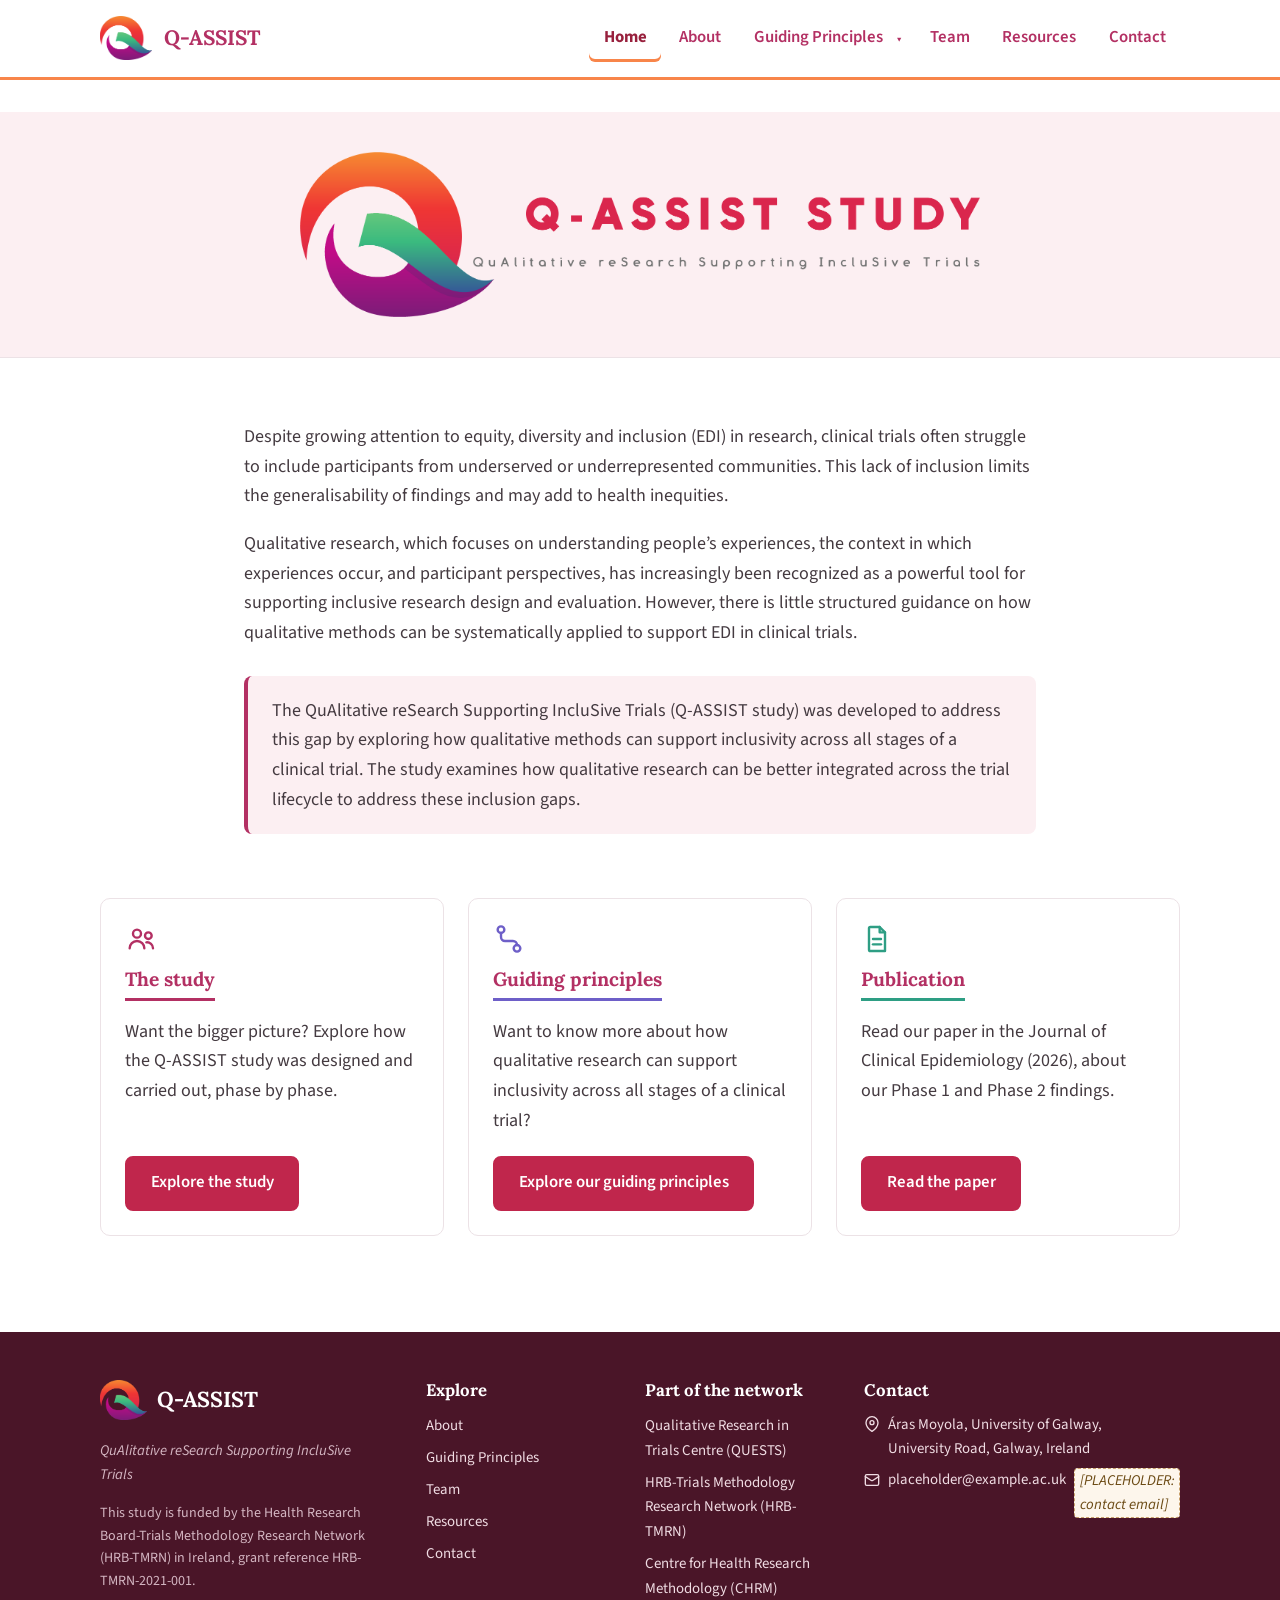
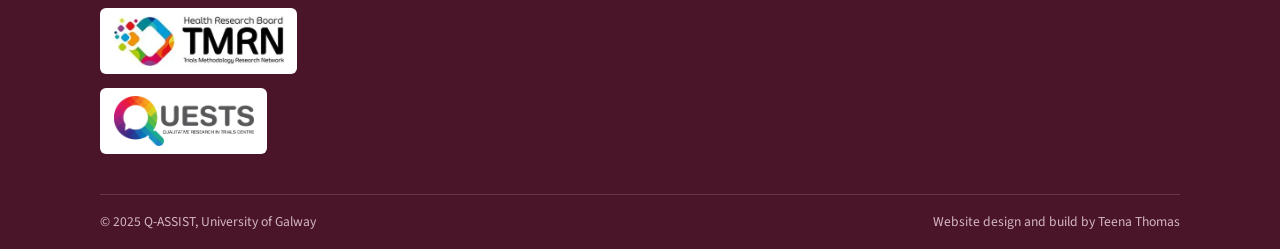
==== index.html @ d7b491c8 "Split footer partner logos into separate white panels Each logo now sits in its own rounded white re" ====
<!DOCTYPE html>
<html lang="en">
<head>
  <meta charset="UTF-8">
  <meta name="viewport" content="width=device-width, initial-scale=1">
  <title>Home — Q-ASSIST</title>
  <meta name="description" content="Q-ASSIST (QuAlitative reSearch Supporting IncluSive Trials) — a health research study.">
  <link rel="preconnect" href="https://fonts.googleapis.com">
  <link rel="preconnect" href="https://fonts.gstatic.com" crossorigin>
  <link href="https://fonts.googleapis.com/css2?family=Lora:wght@400;700&family=Source+Sans+3:wght@400;600;700&display=swap" rel="stylesheet">
  <link rel="stylesheet" href="css/styles.css">
</head>
<body>
  <a class="skip-link" href="#main-content">Skip to main content</a>

  <header class="site-header">
    <div class="header-inner">
      <a class="brand" href="index.html">
        <img src="assets/qassist-logo-mark.png" alt="Q-ASSIST logo">
        <span class="brand-name">Q-ASSIST</span>
      </a>
      <button class="menu-toggle" type="button" aria-expanded="false" aria-controls="site-nav">Menu</button>
      <nav id="site-nav" class="site-nav" aria-label="Main">
        <ul>
          <li><a href="index.html" aria-current="page">Home</a></li>
          <li><a href="about.html">About</a></li>
          <li class="dropdown">
            <div class="dropdown-label">
              <a class="dropdown-link" href="guiding-principles.html">Guiding Principles</a>
              <button class="dropdown-toggle" type="button" aria-expanded="false" aria-haspopup="true" aria-controls="gp-menu" aria-label="Open Guiding Principles menu">
                <span class="chevron" aria-hidden="true">&#9662;</span>
              </button>
            </div>
            <ul id="gp-menu" class="dropdown-menu">
              <li><a href="guiding-principles.html"><strong>Overview: Six Domains</strong></a></li>
              <li><a href="designing-inclusion-early.html"><span class="domain-dot" style="background: var(--domain-1);" aria-hidden="true"></span>Designing and embedding Inclusion Early</a></li>
              <li><a href="building-relationships.html"><span class="domain-dot" style="background: var(--domain-2);" aria-hidden="true"></span>Building Relationships with Communities and Participants to Enable Inclusive Participation</a></li>
              <li><a href="strengthening-trial-teams.html"><span class="domain-dot" style="background: var(--domain-3);" aria-hidden="true"></span>Equipping Trial Teams to Deliver Inclusive Trials</a></li>
              <li><a href="improving-data.html"><span class="domain-dot" style="background: var(--domain-4);" aria-hidden="true"></span>Ensuring Trial Outcomes and Findings are Meaningful and Accessible to all Participants</a></li>
              <li><a href="returning-findings.html"><span class="domain-dot" style="background: var(--domain-5);" aria-hidden="true"></span>Extending Inclusion Beyond the Trial</a></li>
              <li><a href="system-enablers.html"><span class="domain-dot" style="background: var(--domain-6);" aria-hidden="true"></span>System Enablers</a></li>
            </ul>
          </li>
          <li><a href="team.html">Team</a></li>
          <li><a href="resources.html">Resources</a></li>
          <li><a href="contact.html">Contact</a></li>
        </ul>
      </nav>
    </div>
  </header>

  <main id="main-content">

    <section class="hero">
      <div class="container">
        <h1 class="visually-hidden">Q-ASSIST: QuAlitative reSearch Supporting IncluSive Trials</h1>
        <img class="hero-logo" src="assets/qassist-logo.png" alt="Q-ASSIST: QuAlitative reSearch Supporting IncluSive Trials">
      </div>
    </section>

    <div class="container home-flow">

      <section class="home-section" aria-label="Introduction">
        <p>Despite growing attention to equity, diversity and inclusion (EDI) in research, clinical trials often struggle to include participants from underserved or underrepresented communities. This lack of inclusion limits the generalisability of findings and may add to health inequities.</p>
        <p>Qualitative research, which focuses on understanding people&rsquo;s experiences, the context in which experiences occur, and participant perspectives, has increasingly been recognized as a powerful tool for supporting inclusive research design and evaluation. However, there is little structured guidance on how qualitative methods can be systematically applied to support EDI in clinical trials.</p>
        <div class="callout-box">
          <p>The QuAlitative reSearch Supporting IncluSive Trials (Q-ASSIST study) was developed to address this gap by exploring how qualitative methods can support inclusivity across all stages of a clinical trial. The study examines how qualitative research can be better integrated across the trial lifecycle to address these inclusion gaps.</p>
        </div>
      </section>

    </div>

    <div class="container">
      <section class="home-section" aria-label="Explore Q-ASSIST">
        <ul class="cta-cards">
          <li class="cta-card" style="--card-accent: #b33063;">
            <span class="cta-icon" aria-hidden="true">
              <svg viewBox="0 0 24 24" width="32" height="32" fill="none" stroke="currentColor" stroke-width="1.8" stroke-linecap="round" stroke-linejoin="round">
                <circle cx="9" cy="8" r="3"/>
                <path d="M3.5 19a5.5 5.5 0 0 1 11 0"/>
                <circle cx="17.5" cy="9.5" r="2.5"/>
                <path d="M16 14.5a4.5 4.5 0 0 1 5 4.5"/>
              </svg>
            </span>
            <h2 class="cta-heading">The study</h2>
            <p>Want the bigger picture? Explore how the Q-ASSIST study was designed and carried out, phase by phase.</p>
            <p class="cta-action"><a class="btn" href="about.html">Explore the study</a></p>
          </li>

          <li class="cta-card" style="--card-accent: #6e5fc8;">
            <span class="cta-icon" aria-hidden="true">
              <svg viewBox="0 0 24 24" width="32" height="32" fill="none" stroke="currentColor" stroke-width="1.8" stroke-linecap="round" stroke-linejoin="round">
                <circle cx="6" cy="5" r="2.5"/><circle cx="18" cy="19" r="2.5"/>
                <path d="M6 7.5v3a3 3 0 0 0 3 3h6a3 3 0 0 1 3 3v0"/>
              </svg>
            </span>
            <h2 class="cta-heading">Guiding principles</h2>
            <p>Want to know more about how qualitative research can support inclusivity across all stages of a clinical trial?</p>
            <p class="cta-action"><a class="btn" href="guiding-principles.html">Explore our guiding principles</a></p>
          </li>

          <li class="cta-card" style="--card-accent: #2e9e84;">
            <span class="cta-icon" aria-hidden="true">
              <svg viewBox="0 0 24 24" width="32" height="32" fill="none" stroke="currentColor" stroke-width="1.8" stroke-linecap="round" stroke-linejoin="round">
                <path d="M7 3h7l4 4v14a0 0 0 0 1 0 0H7a1 1 0 0 1-1-1V4a1 1 0 0 1 1-1z"/>
                <path d="M14 3v4h4"/><path d="M9 12h6"/><path d="M9 16h6"/>
              </svg>
            </span>
            <h2 class="cta-heading">Publication</h2>
            <p>Read our paper in the Journal of Clinical Epidemiology (2026), about our Phase 1 and Phase 2 findings.</p>
            <p class="cta-action"><a class="btn" href="https://doi.org/10.1016/j.jclinepi.2026.112202" target="_blank" rel="noopener">Read the paper</a></p>
          </li>
        </ul>
      </section>

    </div>

  </main>

  <footer class="site-footer">
    <div class="container">
      <div class="footer-main">

        <div class="footer-brand-col">
          <div class="footer-brand">
            <a href="index.html">
              <img src="assets/qassist-logo-mark.png" alt="Q-ASSIST logo">
              <span class="brand-name">Q-ASSIST</span>
            </a>
          </div>
          <p class="footer-tagline">QuAlitative reSearch Supporting IncluSive Trials</p>
          <p class="footer-funding">This study is funded by the Health Research Board-Trials Methodology Research Network (HRB-TMRN) in Ireland, grant reference HRB-TMRN-2021-001.</p>
          <div class="footer-logos">
            <div class="footer-logo-panel"><img src="assets/hrb-tmrn-logo.png" alt="HRB-TMRN logo"></div>
            <div class="footer-logo-panel"><img src="assets/quests-logo.png" alt="QUESTS logo"></div>
          </div>
        </div>

        <div class="footer-col">
          <h3>Explore</h3>
          <ul>
            <li><a href="about.html">About</a></li>
            <li><a href="guiding-principles.html">Guiding Principles</a></li>
            <li><a href="team.html">Team</a></li>
            <li><a href="resources.html">Resources</a></li>
            <li><a href="contact.html">Contact</a></li>
          </ul>
        </div>

        <div class="footer-col">
          <h3>Part of the network</h3>
          <ul>
            <li><a href="https://www.hrb-tmrn.ie/research-innovation/qualitative-research-in-trials/" target="_blank" rel="noopener">Qualitative Research in Trials Centre (QUESTS)</a></li>
            <li><a href="https://www.hrb-tmrn.ie/" target="_blank" rel="noopener">HRB-Trials Methodology Research Network (HRB-TMRN)</a></li>
            <li><a href="https://www.chrm.ie/index.html" target="_blank" rel="noopener">Centre for Health Research Methodology (CHRM)</a></li>
          </ul>
        </div>

        <div class="footer-col">
          <h3>Contact</h3>
          <div class="footer-contact-line">
            <svg width="16" height="16" viewBox="0 0 24 24" fill="none" stroke="currentColor" stroke-width="2" stroke-linecap="round" stroke-linejoin="round" aria-hidden="true"><path d="M21 10c0 7-9 13-9 13S3 17 3 10a9 9 0 1 1 18 0z"/><circle cx="12" cy="10" r="3"/></svg>
            <span>Áras Moyola, University of Galway,<br>University Road, Galway, Ireland</span>
          </div>
          <div class="footer-contact-line">
            <svg width="16" height="16" viewBox="0 0 24 24" fill="none" stroke="currentColor" stroke-width="2" stroke-linecap="round" stroke-linejoin="round" aria-hidden="true"><rect x="2" y="4" width="20" height="16" rx="2"/><path d="m22 7-8.97 5.7a1.94 1.94 0 0 1-2.06 0L2 7"/></svg>
            <a href="mailto:placeholder@example.ac.uk">placeholder@example.ac.uk</a>
            <span class="placeholder-inline">[PLACEHOLDER: contact email]</span>
          </div>
        </div>

      </div>
      <div class="footer-bottom">
        <span>&copy; 2025 Q-ASSIST, University of Galway</span>
        <span>Website design and build by Teena Thomas</span>
      </div>
    </div>
  </footer>

  <script src="js/main.js"></script>
</body>
</html>
---- css/styles.css ----
/* ==========================================================================
   Q-ASSIST shared stylesheet
   Clean, calm, academic style. WCAG AA colour contrast throughout.
   ========================================================================== */

:root {
  /* Colour palette — "Option C, light blush", drawn from the Q-ASSIST logo.
     All text/background pairs meet WCAG AA. */
  --colour-ink: #443a40;          /* body text — soft charcoal */
  --colour-ink-soft: #6b5e66;     /* secondary text (6.1:1 on white) */
  --colour-heading: #b33063;      /* headings and nav text (6.0:1 on white) */
  --colour-primary: #c0264c;      /* links and primary buttons (5.8:1 on white) */
  --colour-primary-dark: #98203d; /* link/button hover */
  --colour-accent: #2e9e84;       /* soft teal — secondary accent fills/borders */
  --colour-accent-ink: #1f7a66;   /* darker teal for teal TEXT (5.2:1 on white) */
  --colour-accent-soft: #e4f3ef;  /* pale teal tint */
  --colour-decor: #f8854a;        /* soft orange — DECORATIVE ONLY (hover
                                     underlines, thin dividers, icons on a
                                     coloured band); never body text,
                                     headings, or links */
  --colour-bg: #ffffff;
  --colour-bg-soft: #fceff2;      /* pale blush tint for section bands */
  --colour-border: #ece2e6;       /* thin light borders and rules */
  --colour-focus: #1f7a66;        /* focus outline (5.2:1 on white) */

  /* Domain colours — exact roadmap colours; decorative use only
     (card bars, dots, marker fills); supporting text always sits nearby. */
  --domain-1: #c0264c;            /* Designing and embedding Inclusion Early */
  --domain-2: #e27a2c;            /* Building Relationships with Communities ... */
  --domain-3: #2e9e84;            /* Equipping Trial Teams to Deliver Inclusive Trials */
  --domain-4: #6e5fc8;            /* Ensuring Trial Outcomes and Findings ... */
  --domain-5: #2f7fd0;            /* Extending Inclusion Beyond the Trial */
  --domain-6: #e1972a;            /* System Enablers (cross-cutting) */

  --font-body: "Source Sans 3", "Segoe UI", Arial, sans-serif;
  --font-heading: "Lora", Georgia, "Times New Roman", serif;

  --max-width: 70rem;
}

/* --------------------------------------------------------------------------
   Base
   -------------------------------------------------------------------------- */

*,
*::before,
*::after {
  box-sizing: border-box;
}

html {
  scroll-behavior: smooth;
}

@media (prefers-reduced-motion: reduce) {
  html {
    scroll-behavior: auto;
  }
  *,
  *::before,
  *::after {
    transition: none !important;
    animation: none !important;
  }
}

body {
  margin: 0;
  font-family: var(--font-body);
  font-size: 1.125rem;       /* 18px base for readability */
  line-height: 1.65;
  color: var(--colour-ink);
  background-color: var(--colour-bg);
}

h1, h2, h3, h4 {
  font-family: var(--font-heading);
  color: var(--colour-heading);
  line-height: 1.25;
  margin: 0 0 0.6em;
}

h1 { font-size: 2.25rem; }
h2 { font-size: 1.75rem; margin-top: 1.5em; }
h3 { font-size: 1.35rem; margin-top: 1.2em; }

p {
  margin: 0 0 1em;
}

a {
  color: var(--colour-primary);
  text-decoration: underline;
  text-underline-offset: 0.15em;
}

a:hover {
  color: var(--colour-primary-dark);
  text-decoration-color: var(--colour-decor); /* decorative underline only */
}

img {
  max-width: 100%;
  height: auto;
}

ul, ol {
  padding-left: 1.4em;
}

/* Visible focus indicator everywhere, for keyboard users */
a:focus-visible,
button:focus-visible,
summary:focus-visible {
  outline: 3px solid var(--colour-focus);
  outline-offset: 2px;
  border-radius: 2px;
}

/* Skip link — first focusable element on every page */
.skip-link {
  position: absolute;
  left: -999px;
  top: 0;
  background: var(--colour-primary-dark);
  color: #ffffff;
  padding: 0.6em 1em;
  z-index: 100;
}

.skip-link:focus {
  left: 0;
  color: #ffffff;
}

/* Shared layout container */
.container {
  max-width: var(--max-width);
  margin: 0 auto;
  padding: 0 1.25rem;
}

main {
  padding: 2rem 0 3rem;
}

/* Placeholder styling — makes every [PLACEHOLDER] block easy to spot */
.placeholder {
  background: #fdf6ec;
  border: 2px dashed #c8a06a;
  border-radius: 6px;
  padding: 0.75rem 1rem;
  color: #6b4a14;
  font-style: italic;
}

.placeholder-inline {
  background: #fdf6ec;
  border: 1px dashed #c8a06a;
  border-radius: 4px;
  padding: 0 0.3em;
  color: #6b4a14;
  font-style: italic;
}

/* --------------------------------------------------------------------------
   Header and navigation
   -------------------------------------------------------------------------- */

.site-header {
  background: var(--colour-bg);
  border-bottom: 3px solid var(--colour-decor); /* thin decorative divider */
}

.header-inner {
  display: flex;
  align-items: center;
  justify-content: space-between;
  gap: 1rem;
  padding: 0.9rem 1.25rem;
  max-width: var(--max-width);
  margin: 0 auto;
  flex-wrap: wrap;
}

.brand {
  display: inline-flex;
  align-items: center;
  gap: 0.75rem;
  text-decoration: none;
}

.brand img {
  height: 44px;
  width: auto;
}

.brand-name {
  font-family: var(--font-heading);
  font-size: 1.3rem;
  font-weight: 700;
  color: var(--colour-heading);
}

/* Mobile menu toggle (hidden on wide screens) */
.menu-toggle {
  display: none;
  background: var(--colour-primary);
  color: #ffffff;
  border: none;
  border-radius: 6px;
  padding: 0.55em 0.9em;
  font-size: 1rem;
  font-family: inherit;
  cursor: pointer;
}

.menu-toggle:hover {
  background: var(--colour-primary-dark);
}

/* Top-level list only (">" keeps this off the nested dropdown <ul>,
   which must stay display:none until opened) */
.site-nav > ul {
  list-style: none;
  display: flex;
  align-items: center;
  gap: 0.25rem;
  margin: 0;
  padding: 0;
}

.site-nav a,
.site-nav .dropdown-toggle {
  display: block;
  padding: 0.6em 0.85em;
  font-size: 1.05rem;
  font-weight: 600;
  color: var(--colour-heading);
  text-decoration: none;
  border-radius: 6px;
  background: none;
  border: none;
  font-family: inherit;
  cursor: pointer;
}

.site-nav a:hover,
.site-nav .dropdown-toggle:hover {
  background: var(--colour-bg-soft);
  color: var(--colour-primary-dark);
}

.site-nav a[aria-current="page"] {
  font-weight: 700;
  color: var(--colour-primary-dark);
  box-shadow: inset 0 -3px 0 var(--colour-decor);
}

/* Dropdown */
.dropdown {
  position: relative;
}

/* Split control: the label is a normal link to the overview page; the
   chevron button beside it toggles the dropdown */
.dropdown-label {
  display: flex;
  align-items: stretch;
}

.dropdown-label > a {
  padding-right: 0.3em;
  border-radius: 6px 0 0 6px;
}

.dropdown-label .dropdown-toggle {
  padding-left: 0.3em;
  padding-right: 0.6em;
  border-radius: 0 6px 6px 0;
}

.dropdown-toggle .chevron {
  display: inline-block;
  margin-left: 0.35em;
  transition: transform 0.15s ease;
  font-size: 0.8em;
}

.dropdown.open .chevron {
  transform: rotate(180deg);
}

.dropdown-menu {
  display: none;
  position: absolute;
  top: 100%;
  left: 0;
  min-width: 22rem;
  background: var(--colour-bg);
  border: 1px solid var(--colour-border);
  border-top: 3px solid var(--colour-primary);
  border-radius: 0 0 8px 8px;
  box-shadow: 0 8px 20px rgba(68, 58, 64, 0.15);
  padding: 0.4rem;
  margin: 0;
  list-style: none;
  z-index: 50;
}

.dropdown.open .dropdown-menu {
  display: block;
}

.dropdown-menu li {
  width: 100%;
}

.dropdown-menu a {
  display: block;
  width: 100%;
  padding: 0.55em 0.75em;
  font-size: 1rem;
  font-weight: 400;
  border-radius: 6px;
}

.dropdown-menu a:hover,
.dropdown-menu a:focus-visible {
  background: var(--colour-bg-soft);
}

.dropdown-menu .domain-dot {
  display: inline-block;
  width: 0.7em;
  height: 0.7em;
  border-radius: 50%;
  margin-right: 0.55em;
  vertical-align: baseline;
}

/* --------------------------------------------------------------------------
   Buttons
   -------------------------------------------------------------------------- */

.btn {
  display: inline-block;
  background: var(--colour-primary);
  color: #ffffff;
  text-decoration: none;
  font-size: 1.05rem;
  font-weight: 600;
  padding: 0.7em 1.4em;
  border-radius: 8px;
  border: 2px solid var(--colour-primary);
  cursor: pointer;
}

.btn:hover {
  background: var(--colour-primary-dark);
  border-color: var(--colour-primary-dark);
  color: #ffffff;
}

.btn-secondary {
  background: #ffffff;
  color: var(--colour-accent-ink);
  border-color: var(--colour-accent);
}

.btn-secondary:hover {
  background: var(--colour-accent-soft);
  border-color: var(--colour-accent-ink);
  color: var(--colour-accent-ink);
}

.btn-row {
  display: flex;
  flex-wrap: wrap;
  gap: 0.75rem;
  margin: 1.25rem 0;
}

/* --------------------------------------------------------------------------
   Home page
   -------------------------------------------------------------------------- */

.hero {
  background: var(--colour-bg-soft);
  border-bottom: 1px solid var(--colour-border);
  padding: 2.5rem 0;
  text-align: center;
}

.hero .hero-logo {
  display: block;
  width: 100%;
  max-width: 680px;
  height: auto;
  margin: 0 auto;
}

/* Visible only to screen readers (keeps a single h1 on the page) */
.visually-hidden {
  position: absolute;
  width: 1px;
  height: 1px;
  padding: 0;
  margin: -1px;
  overflow: hidden;
  clip: rect(0, 0, 0, 0);
  white-space: nowrap;
  border: 0;
}

/* Single-column home flow with generous vertical rhythm */
.home-flow {
  max-width: 52rem;
}

.home-section {
  margin: 3.5rem auto 0;
}

/* Clear gap between the blush hero and the first section */
.home-section:first-child {
  margin-top: 4rem;
}

.home-section .btn-row {
  margin-top: 1.25rem;
}

/* Lead/callout box for the key study statement: tinted background with
   an accent left bar, normal body text inside. */
.callout-box {
  background: #fceff2;
  border-left: 4px solid #b33063;
  border-radius: 8px;
  padding: 1.25rem 1.5rem;
  margin: 1.75rem 0;
}

.callout-box p {
  margin: 0;
}

/* Home call-to-action card row: three equal-height cards side by side,
   stacking on mobile. Accent colour per card via --card-accent. */
.cta-cards {
  list-style: none;
  margin: 0;
  padding: 0;
  display: grid;
  grid-template-columns: repeat(3, 1fr);
  align-items: stretch;
  gap: 1.5rem;
}

.cta-card {
  display: flex;
  flex-direction: column;
  height: 100%;
  background: var(--colour-bg);
  border: 1px solid var(--colour-border);
  border-radius: 10px;
  padding: 1.5rem;
}

.cta-icon {
  color: var(--card-accent, var(--colour-accent));
  line-height: 0;
}

.cta-heading {
  margin: 0.75rem 0 0;
  font-size: 1.2rem;
  padding-bottom: 0.4rem;
  border-bottom: 3px solid var(--card-accent, var(--colour-accent));
  align-self: flex-start;
}

.cta-card p {
  margin: 1rem 0 0;
}

/* Push the button to the bottom so all three align across the row.
   Scoped to .cta-card so it outranks the `.cta-card p` margin rule
   above (otherwise that rule's margin-top would override this auto). */
.cta-card .cta-action {
  margin-top: auto;
  padding-top: 1.25rem;
  align-self: flex-start;
}

@media (max-width: 760px) {
  .cta-cards {
    grid-template-columns: 1fr;
  }

  .contact-grid {
    grid-template-columns: 1fr;
  }

  .footer-main {
    grid-template-columns: 1fr 1fr;
  }

  .footer-brand-col {
    grid-column: 1 / -1;
  }
}

/* Domain grid (home page) */
.domain-grid {
  display: grid;
  grid-template-columns: repeat(auto-fit, minmax(17rem, 1fr));
  gap: 1.25rem;
  list-style: none;
  padding: 0;
  margin: 1.5rem 0 0;
}

.domain-card {
  display: flex;
  flex-direction: column;
  gap: 0.5rem;
  background: var(--colour-bg);
  border: 1px solid var(--colour-border);
  border-top: 6px solid var(--card-colour, var(--colour-primary));
  border-radius: 10px;
  padding: 1.25rem;
  text-decoration: none;
  color: var(--colour-ink);
  box-shadow: 0 2px 6px rgba(68, 58, 64, 0.08);
  height: 100%;
}

.domain-card:hover {
  box-shadow: 0 6px 16px rgba(68, 58, 64, 0.18);
  color: var(--colour-ink);
}

.domain-card .domain-number {
  /* Fixed accessible colour — the per-domain colour stays on the (decorative)
     top bar, where no AA text contrast is required */
  font-size: 0.9rem;
  font-weight: 700;
  text-transform: uppercase;
  letter-spacing: 0.06em;
  color: var(--colour-ink-soft);
}

.domain-card .domain-title {
  font-family: var(--font-heading);
  font-size: 1.2rem;
  font-weight: 700;
  color: var(--colour-heading);
}

.domain-card .domain-link-hint {
  margin-top: auto;
  font-size: 0.95rem;
  color: var(--colour-ink-soft);
}

/* --------------------------------------------------------------------------
   Section / page basics
   -------------------------------------------------------------------------- */

.page-intro {
  max-width: 48rem;
}

.phase-section {
  border-top: 1px solid var(--colour-border);
  padding-top: 1.5rem;
  margin-top: 2rem;
  /* Keep anchored headings visible below any UI when jumped to */
  scroll-margin-top: 1.5rem;
}

h1 .domain-dot {
  display: inline-block;
  width: 0.65em;
  height: 0.65em;
  border-radius: 50%;
  margin-right: 0.4em;
}

/* "Back to overview" link on domain pages */
.breadcrumb {
  font-size: 0.98rem;
  margin: 0 0 1.5rem;
}

/* Responsive 16:9 video area on domain pages.
   .video-placeholder is the labelled empty frame; swap it for a
   .video-embed div holding an <iframe> or <video> (see the HTML comment
   next to it) and the media fills the same 16:9 frame. */
.video-placeholder,
.video-embed {
  width: 100%;
  max-width: 50rem;
  aspect-ratio: 16 / 9;
}

.video-placeholder {
  display: flex;
  align-items: center;
  justify-content: center;
  text-align: center;
  padding: 1rem;
  background: #fdf6ec;
  border: 2px dashed #c8a06a;
  border-radius: 8px;
  color: #6b4a14;
  font-style: italic;
}

.video-placeholder p {
  margin: 0;
}

.video-embed iframe,
.video-embed video {
  width: 100%;
  height: 100%;
  border: 0;
  border-radius: 8px;
}

/* --------------------------------------------------------------------------
   Roadmap (Guiding Principles overview page)
   -------------------------------------------------------------------------- */

.roadmap {
  margin: 2rem 0;
}

/* Road graphic on the left, domain key panel on the right; the key wraps
   below the road on narrow screens */
.roadmap-figure {
  display: flex;
  align-items: center;
  gap: 3rem;
  flex-wrap: wrap;
}

.roadmap-road {
  flex: 1 1 26rem;
  min-width: 18rem;
  max-width: 44rem;
}

.roadmap-road svg {
  display: block;
  width: 100%;
  height: auto;
}

.stage-label {
  font-family: var(--font-body);
  font-size: 17px;
  fill: var(--colour-ink);
}

.stage-number-text {
  font-family: var(--font-body);
  font-size: 14px;
  font-weight: 700;
  fill: #ffffff;
  /* subtle dark edge keeps white digits legible on the lighter
     marker colours without changing the exact fills */
  paint-order: stroke;
  stroke: rgba(0, 0, 0, 0.35);
  stroke-width: 1.5px;
}

.stage-link circle {
  stroke: #ffffff;
  stroke-width: 2;
}

.stage-link:hover circle,
.stage-link:focus circle,
.stage-link:focus-visible circle {
  stroke: var(--colour-focus);
  stroke-width: 3;
}

/* Domain key panel */
.roadmap-legend {
  flex: 1 1 19rem;
  max-width: 28rem;
  align-self: center;
  background: var(--colour-bg);
  border: 1px solid var(--colour-border);
  border-radius: 10px;
  padding: 1.25rem 1.5rem;
}

.roadmap-legend h3 {
  margin-top: 0;
  font-size: 1.1rem;
}

.legend-list {
  list-style: none;
  margin: 0;
  padding: 0;
  display: flex;
  flex-direction: column;
  gap: 0.8rem;
  font-size: 1rem;
}

.legend-list li {
  display: flex;
  align-items: flex-start;
  gap: 0.6rem;
}

.legend-swatch {
  flex-shrink: 0;
  width: 0.85em;
  height: 0.85em;
  border-radius: 50%;
  margin-top: 0.35em;
}

.legend-note {
  color: var(--colour-ink-soft);
}

/* --------------------------------------------------------------------------
   Team page
   -------------------------------------------------------------------------- */

.team-grid {
  display: grid;
  grid-template-columns: repeat(auto-fill, minmax(15rem, 1fr));
  gap: 1.5rem;
  list-style: none;
  padding: 0;
  margin: 1.5rem 0;
}

.team-card {
  background: var(--colour-bg);
  border: 1px solid var(--colour-border);
  border-radius: 10px;
  overflow: hidden;
  box-shadow: 0 2px 6px rgba(68, 58, 64, 0.08);
}

.team-card img {
  width: 100%;
  aspect-ratio: 1 / 1;
  object-fit: cover;
  display: block;
  border-bottom: 1px solid var(--colour-border);
}

.team-card-body {
  padding: 1rem 1.1rem 1.2rem;
}

.team-card h3 {
  margin: 0 0 0.2em;
  font-size: 1.15rem;
}

.team-card .role {
  font-weight: 600;
  color: var(--colour-ink-soft);
  font-size: 0.98rem;
  margin-bottom: 0.6em;
}

.team-card .bio {
  font-size: 0.95rem;
  margin: 0;
}

/* --------------------------------------------------------------------------
   Resources page
   -------------------------------------------------------------------------- */

.resource-list {
  list-style: none;
  padding: 0;
  margin: 1.5rem 0;
  display: flex;
  flex-direction: column;
  gap: 1rem;
}

.resource-item {
  border: 1px solid var(--colour-border);
  border-left: 4px solid var(--colour-accent);
  border-radius: 8px;
  padding: 1rem 1.25rem;
  background: var(--colour-bg);
}

.resource-item h3 {
  margin: 0 0 0.3em;
  font-size: 1.15rem;
}

.resource-item p {
  margin: 0;
  font-size: 1rem;
}

/* --------------------------------------------------------------------------
   Contact page
   -------------------------------------------------------------------------- */

.contact-grid {
  display: grid;
  grid-template-columns: 1fr 1fr;
  gap: 1.5rem;
  margin-top: 1.5rem;
}

.contact-panel {
  background: var(--colour-bg-soft);
  border: 1px solid var(--colour-border);
  border-radius: 10px;
  padding: 2rem 2rem;
}

.contact-panel h2 {
  font-size: 1.25rem;
  margin: 0 0 1.5rem;
  color: var(--colour-heading);
}

.contact-row {
  display: flex;
  align-items: center;
  gap: 0.85rem;
  margin-bottom: 1.25rem;
}

.contact-row:last-child {
  margin-bottom: 0;
}

.contact-icon-tile {
  display: flex;
  align-items: center;
  justify-content: center;
  flex-shrink: 0;
  width: 42px;
  height: 42px;
  background: var(--colour-accent-soft);
  border-radius: 8px;
  color: var(--colour-accent-ink);
}

.contact-label {
  display: block;
  font-weight: 700;
  font-size: 0.92rem;
  color: var(--colour-ink);
  margin-bottom: 0.1rem;
}

.contact-value {
  display: block;
  font-size: 0.95rem;
  color: var(--colour-ink-soft);
}

.contact-value a {
  color: var(--colour-primary);
  word-break: break-all;
}

/* --------------------------------------------------------------------------
   Footer
   -------------------------------------------------------------------------- */

.site-footer {
  background: #4A1528;
  color: #f0dce3;
  margin-top: 3rem;
  font-size: 0.95rem;
  line-height: 1.6;
}

.site-footer a {
  color: #f0dce3;
  text-decoration: none;
}

.site-footer a:hover,
.site-footer a:focus {
  text-decoration: underline;
  color: #ffffff;
}

.footer-main {
  display: grid;
  grid-template-columns: 1.6fr 1fr 1fr 1fr;
  gap: 2.5rem;
  padding: 3rem 0 2.5rem;
}

.footer-brand a {
  display: inline-flex;
  align-items: center;
  gap: 0.6rem;
  text-decoration: none;
}

.footer-brand .brand-name {
  color: #ffffff;
  font-family: var(--font-heading);
  font-size: 1.35rem;
  font-weight: 700;
}

.footer-brand img {
  height: 40px;
  width: auto;
}

.footer-affiliation {
  margin: 0.6rem 0 0;
  font-size: 0.92rem;
  color: #d4b6c2;
}

.footer-tagline {
  margin: 0.75rem 0 0;
  font-style: italic;
  color: #d4b6c2;
  font-size: 0.92rem;
}

.footer-funding {
  margin: 1rem 0 0;
  font-size: 0.88rem;
  color: #d4b6c2;
  max-width: 28rem;
}

.footer-logos {
  display: flex;
  flex-wrap: wrap;
  align-items: center;
  gap: 0.875rem;
  margin-top: 1rem;
}

.footer-logo-panel {
  background: #ffffff;
  border-radius: 6px;
  padding: 0.5rem 0.85rem;
  display: flex;
  align-items: center;
  justify-content: center;
}

.footer-logo-panel img {
  height: 50px;
  width: auto;
  display: block;
}

.footer-col h3 {
  color: #ffffff;
  font-family: var(--font-heading);
  font-size: 1.05rem;
  font-weight: 700;
  margin: 0 0 0.75rem;
}

.footer-col ul {
  list-style: none;
  padding: 0;
  margin: 0;
}

.footer-col li {
  margin-bottom: 0.45rem;
}

.footer-col li a {
  font-size: 0.93rem;
}

.footer-contact-line {
  display: flex;
  align-items: flex-start;
  gap: 0.5rem;
  margin-bottom: 0.5rem;
  font-size: 0.93rem;
}

.footer-contact-line svg {
  flex-shrink: 0;
  margin-top: 0.2rem;
}

.footer-bottom {
  border-top: 1px solid rgba(255, 255, 255, 0.15);
  padding: 1rem 0;
  display: flex;
  justify-content: space-between;
  align-items: center;
  font-size: 0.85rem;
  color: #d4b6c2;
}

.footer-bottom a {
  color: #d4b6c2;
}

.footer-bottom a:hover,
.footer-bottom a:focus {
  color: #ffffff;
}

/* --------------------------------------------------------------------------
   Responsive — mobile navigation
   -------------------------------------------------------------------------- */

@media (max-width: 860px) {
  .menu-toggle {
    display: inline-block;
  }

  .site-nav {
    display: none;
    width: 100%;
  }

  .site-nav.open {
    display: block;
  }

  .site-nav > ul {
    flex-direction: column;
    align-items: stretch;
    gap: 0;
    padding: 0.5rem 0 0.75rem;
  }

  .site-nav a,
  .site-nav .dropdown-toggle {
    width: 100%;
    text-align: left;
  }

  /* Keep the split Guiding Principles control on one row in the mobile
     menu: link grows, chevron button stays compact */
  .site-nav .dropdown-label > a {
    width: auto;
    flex: 1;
  }

  .site-nav .dropdown-label .dropdown-toggle {
    width: auto;
    flex: 0 0 auto;
  }

  .dropdown-menu {
    position: static;
    min-width: 0;
    box-shadow: none;
    border: none;
    border-left: 3px solid var(--colour-primary);
    border-radius: 0;
    margin-left: 0.75rem;
  }

  .hero {
    padding: 2rem 0;
  }

  h1 { font-size: 1.85rem; }
  h2 { font-size: 1.5rem; }

  .footer-main {
    grid-template-columns: 1fr;
    gap: 2rem;
    padding: 2rem 0 1.5rem;
  }

  .footer-bottom {
    flex-direction: column;
    gap: 0.4rem;
    text-align: center;
  }
}
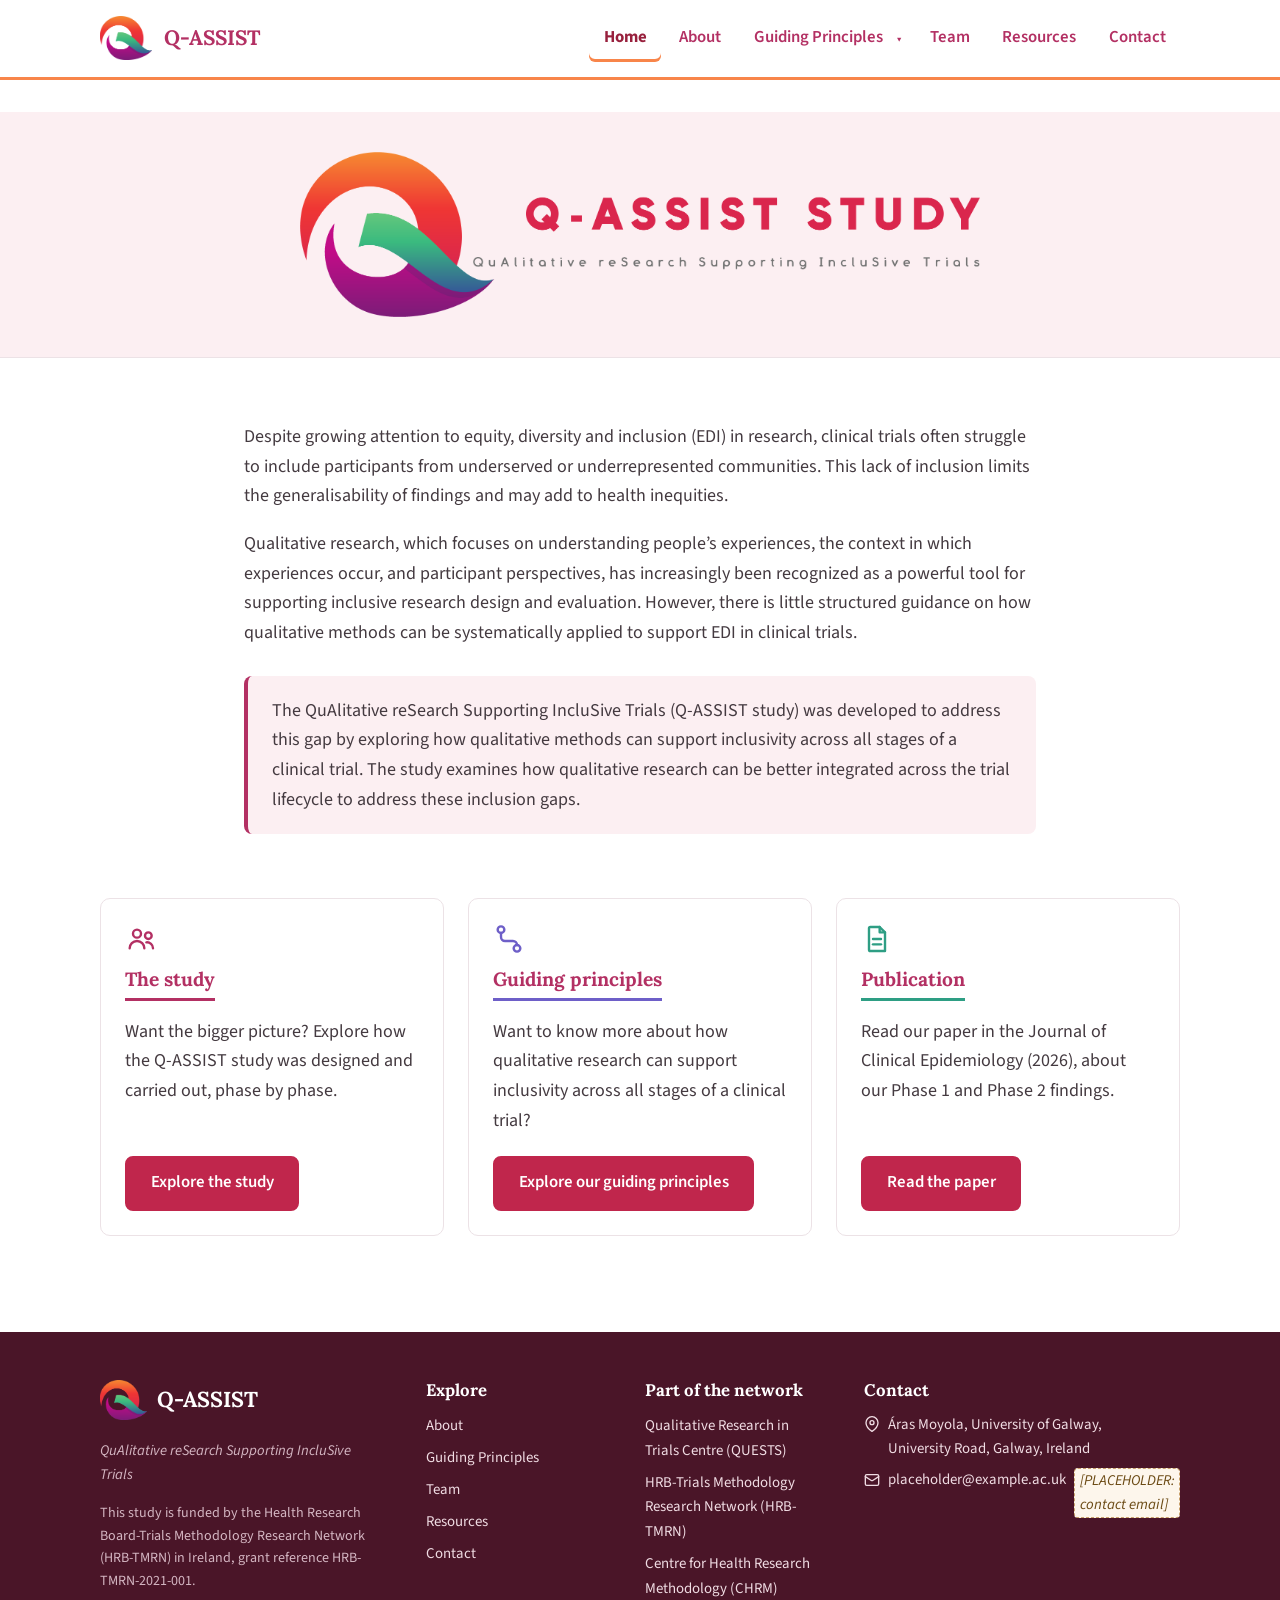
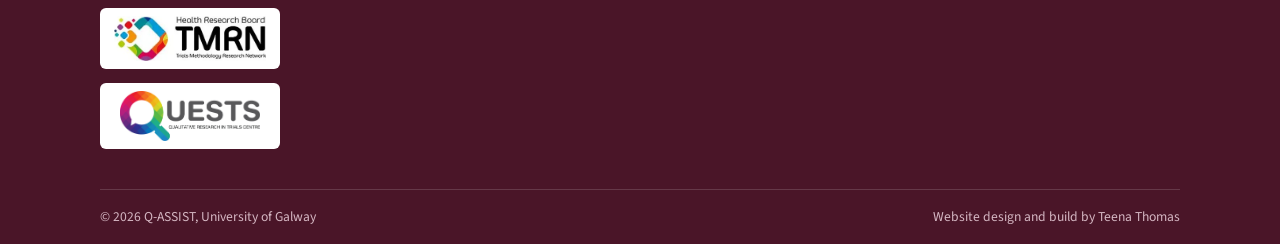
==== commit d141db01: "Update copyright to 2026; remove published documents from About page - Footer copyright year changed" ====
--- a/index.html
+++ b/index.html
@@ -171,7 +171,7 @@
 
       </div>
       <div class="footer-bottom">
-        <span>&copy; 2025 Q-ASSIST, University of Galway</span>
+        <span>&copy; 2026 Q-ASSIST, University of Galway</span>
         <span>Website design and build by Teena Thomas</span>
       </div>
     </div>
--- a/css/styles.css
+++ b/css/styles.css
@@ -144,6 +144,10 @@
   padding: 2rem 0 3rem;
 }
 
+main.container {
+  padding-top: 2.5rem;
+}
+
 /* Placeholder styling — makes every [PLACEHOLDER] block easy to spot */
 .placeholder {
   background: #fdf6ec;
@@ -951,13 +955,13 @@
 
 .footer-logos {
   display: flex;
-  flex-wrap: wrap;
-  align-items: center;
+  flex-direction: column;
   gap: 0.875rem;
   margin-top: 1rem;
 }
 
 .footer-logo-panel {
+  width: 180px;
   background: #ffffff;
   border-radius: 6px;
   padding: 0.5rem 0.85rem;
@@ -967,8 +971,10 @@
 }
 
 .footer-logo-panel img {
-  height: 50px;
+  max-height: 50px;
+  max-width: 100%;
   width: auto;
+  height: auto;
   display: block;
 }
 
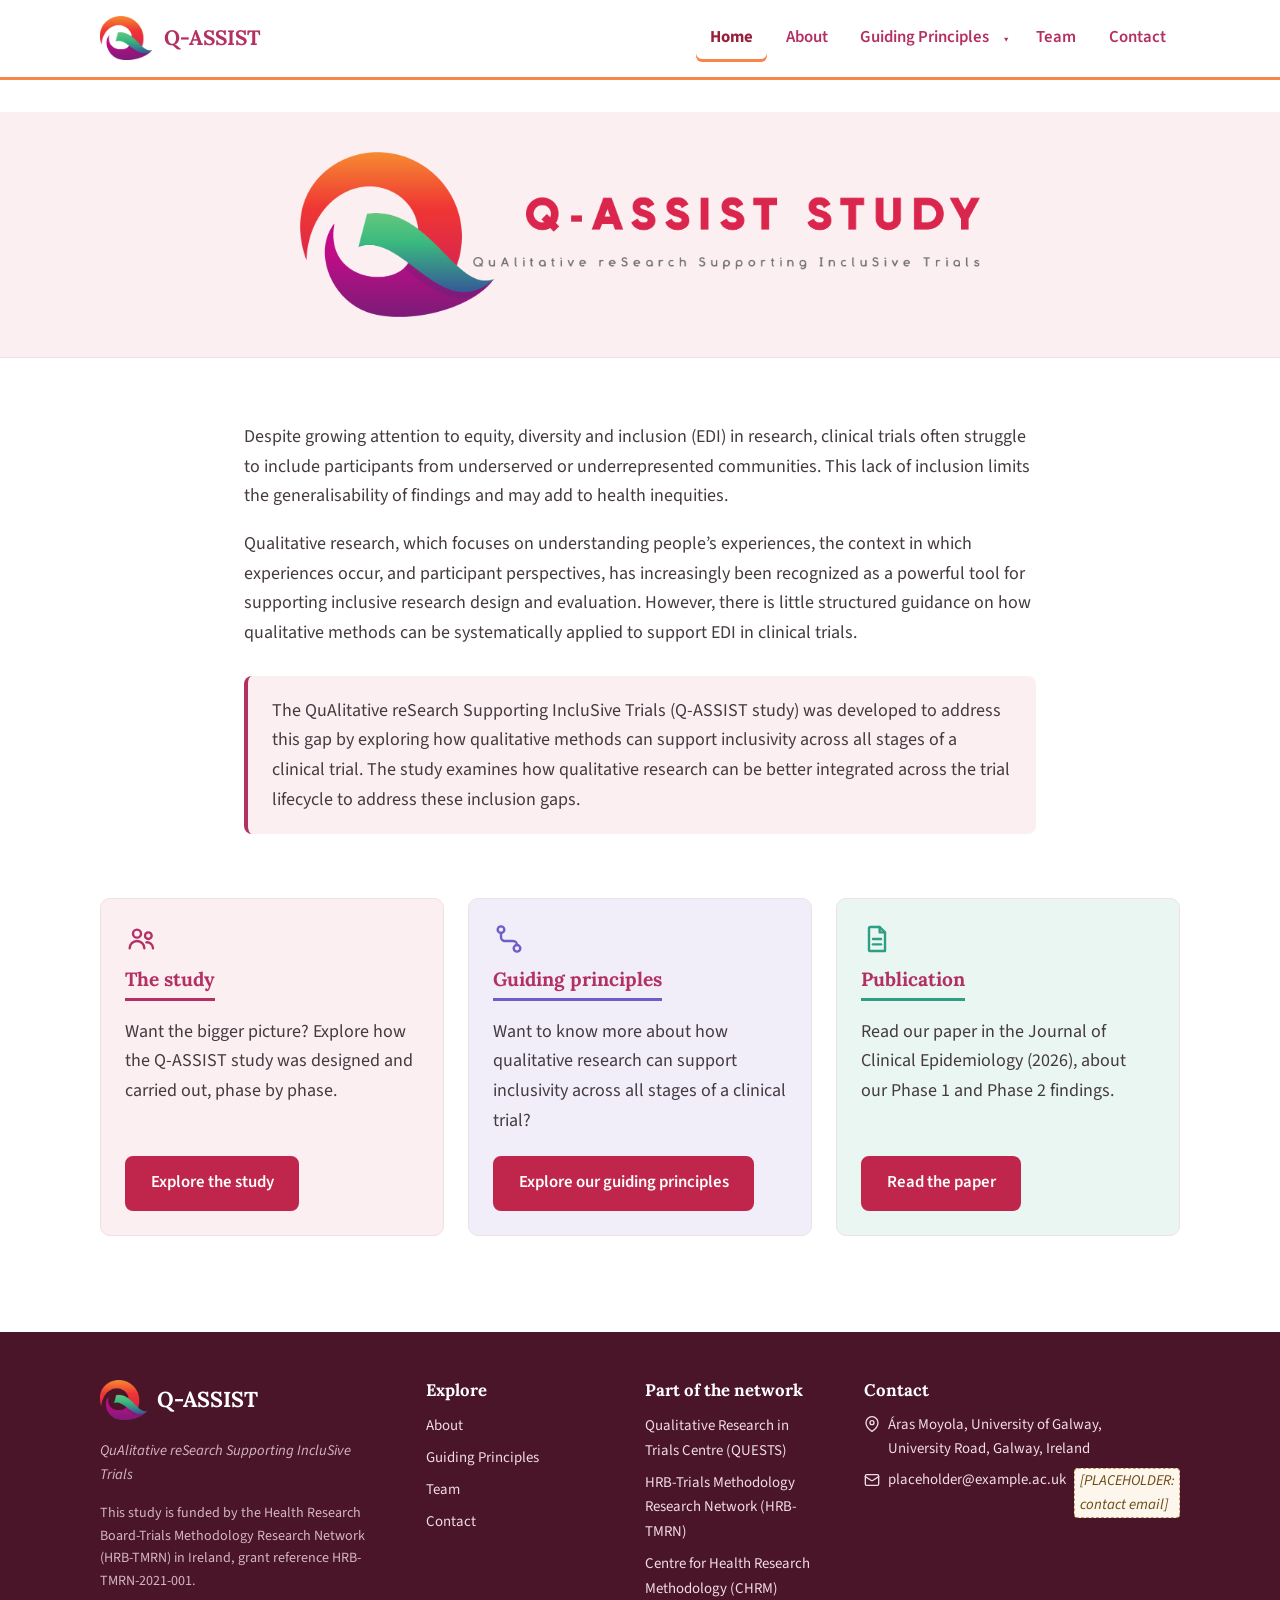
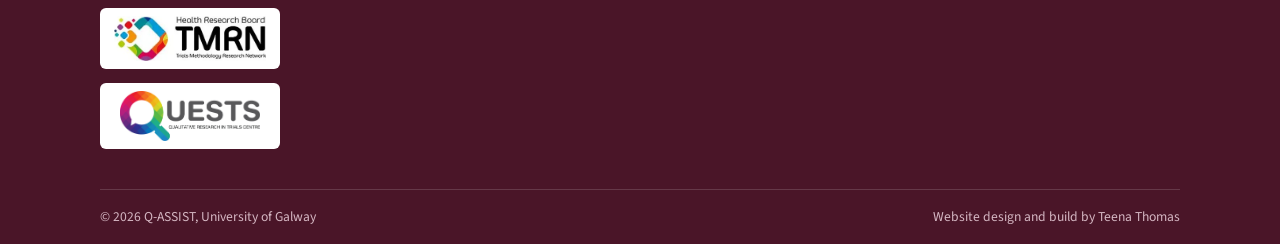
==== commit 3988d177: "Remove Resources page, update domain pages with in-development status, add card styling - Delete res" ====
--- a/index.html
+++ b/index.html
@@ -42,7 +42,6 @@
             </ul>
           </li>
           <li><a href="team.html">Team</a></li>
-          <li><a href="resources.html">Resources</a></li>
           <li><a href="contact.html">Contact</a></li>
         </ul>
       </nav>
@@ -73,7 +72,7 @@
     <div class="container">
       <section class="home-section" aria-label="Explore Q-ASSIST">
         <ul class="cta-cards">
-          <li class="cta-card" style="--card-accent: #b33063;">
+          <li class="cta-card" style="--card-accent: #b33063; --card-bg: #FCEFF2;">
             <span class="cta-icon" aria-hidden="true">
               <svg viewBox="0 0 24 24" width="32" height="32" fill="none" stroke="currentColor" stroke-width="1.8" stroke-linecap="round" stroke-linejoin="round">
                 <circle cx="9" cy="8" r="3"/>
@@ -87,7 +86,7 @@
             <p class="cta-action"><a class="btn" href="about.html">Explore the study</a></p>
           </li>
 
-          <li class="cta-card" style="--card-accent: #6e5fc8;">
+          <li class="cta-card" style="--card-accent: #6e5fc8; --card-bg: #F1EEFA;">
             <span class="cta-icon" aria-hidden="true">
               <svg viewBox="0 0 24 24" width="32" height="32" fill="none" stroke="currentColor" stroke-width="1.8" stroke-linecap="round" stroke-linejoin="round">
                 <circle cx="6" cy="5" r="2.5"/><circle cx="18" cy="19" r="2.5"/>
@@ -99,7 +98,7 @@
             <p class="cta-action"><a class="btn" href="guiding-principles.html">Explore our guiding principles</a></p>
           </li>
 
-          <li class="cta-card" style="--card-accent: #2e9e84;">
+          <li class="cta-card" style="--card-accent: #2e9e84; --card-bg: #EAF6F1;">
             <span class="cta-icon" aria-hidden="true">
               <svg viewBox="0 0 24 24" width="32" height="32" fill="none" stroke="currentColor" stroke-width="1.8" stroke-linecap="round" stroke-linejoin="round">
                 <path d="M7 3h7l4 4v14a0 0 0 0 1 0 0H7a1 1 0 0 1-1-1V4a1 1 0 0 1 1-1z"/>
@@ -142,7 +141,6 @@
             <li><a href="about.html">About</a></li>
             <li><a href="guiding-principles.html">Guiding Principles</a></li>
             <li><a href="team.html">Team</a></li>
-            <li><a href="resources.html">Resources</a></li>
             <li><a href="contact.html">Contact</a></li>
           </ul>
         </div>
--- a/css/styles.css
+++ b/css/styles.css
@@ -465,10 +465,16 @@
   display: flex;
   flex-direction: column;
   height: 100%;
-  background: var(--colour-bg);
+  background: var(--card-bg, var(--colour-bg));
   border: 1px solid var(--colour-border);
   border-radius: 10px;
   padding: 1.5rem;
+  transition: transform 0.25s ease, box-shadow 0.25s ease;
+}
+
+.cta-card:hover {
+  transform: translateY(-4px);
+  box-shadow: 0 6px 18px rgba(68, 58, 64, 0.12);
 }
 
 .cta-icon {
@@ -499,6 +505,10 @@
 
 @media (max-width: 760px) {
   .cta-cards {
+    grid-template-columns: 1fr;
+  }
+
+  .key-numbers {
     grid-template-columns: 1fr;
   }
 
@@ -538,10 +548,12 @@
   color: var(--colour-ink);
   box-shadow: 0 2px 6px rgba(68, 58, 64, 0.08);
   height: 100%;
+  transition: transform 0.25s ease, box-shadow 0.25s ease;
 }
 
 .domain-card:hover {
-  box-shadow: 0 6px 16px rgba(68, 58, 64, 0.18);
+  transform: translateY(-4px);
+  box-shadow: 0 6px 18px rgba(68, 58, 64, 0.12);
   color: var(--colour-ink);
 }
 
@@ -684,6 +696,9 @@
 .stage-link circle {
   stroke: #ffffff;
   stroke-width: 2;
+  transition: transform 0.25s ease, filter 0.25s ease;
+  transform-origin: center;
+  transform-box: fill-box;
 }
 
 .stage-link:hover circle,
@@ -691,6 +706,51 @@
 .stage-link:focus-visible circle {
   stroke: var(--colour-focus);
   stroke-width: 3;
+  transform: scale(1.2) translateY(-2px);
+  filter: drop-shadow(0 3px 6px rgba(0, 0, 0, 0.2));
+}
+
+.stage-link:hover text,
+.stage-link:focus text,
+.stage-link:focus-visible text {
+  transition: transform 0.25s ease;
+  transform-origin: center;
+  transform-box: fill-box;
+  transform: scale(1.2) translateY(-2px);
+}
+
+.stage-link.marker-hidden circle,
+.stage-link.marker-hidden text {
+  opacity: 0;
+}
+
+.stage-link.marker-visible circle,
+.stage-link.marker-visible text {
+  opacity: 1;
+  transition: opacity 0.4s ease, transform 0.25s ease, filter 0.25s ease;
+}
+
+@media (prefers-reduced-motion: reduce) {
+  .stage-link.marker-hidden circle,
+  .stage-link.marker-hidden text {
+    opacity: 1;
+  }
+  .stage-link.marker-visible circle,
+  .stage-link.marker-visible text {
+    transition: none;
+  }
+  .stage-link circle,
+  .stage-link:hover circle,
+  .stage-link:focus circle {
+    transition: none;
+    transform: none;
+    filter: none;
+  }
+  .stage-link:hover text,
+  .stage-link:focus text {
+    transition: none;
+    transform: none;
+  }
 }
 
 /* Domain key panel */
@@ -819,6 +879,159 @@
 }
 
 /* --------------------------------------------------------------------------
+   About page — key numbers + timeline
+   -------------------------------------------------------------------------- */
+
+.key-numbers {
+  display: grid;
+  grid-template-columns: repeat(4, 1fr);
+  gap: 1.25rem;
+  list-style: none;
+  padding: 0;
+  margin: 1.5rem 0 2.5rem;
+}
+
+.key-number {
+  text-align: center;
+  background: var(--colour-bg-soft);
+  border: 1px solid var(--colour-border);
+  border-radius: 10px;
+  padding: 1.25rem 1rem;
+  transition: transform 0.25s ease, box-shadow 0.25s ease;
+}
+
+.key-number:hover {
+  transform: translateY(-4px);
+  box-shadow: 0 6px 18px rgba(68, 58, 64, 0.12);
+}
+
+.key-number-value {
+  display: block;
+  font-family: var(--font-heading);
+  font-size: 2.5rem;
+  font-weight: 700;
+  color: #B33063;
+  line-height: 1.1;
+}
+
+.key-number-label {
+  display: block;
+  font-size: 0.92rem;
+  color: var(--colour-ink-soft);
+  margin-top: 0.25rem;
+}
+
+.study-timeline {
+  list-style: none;
+  padding: 0;
+  margin: 1.5rem 0 2.5rem;
+  position: relative;
+}
+
+.study-timeline::before {
+  content: "";
+  position: absolute;
+  left: 17px;
+  top: 0;
+  bottom: 0;
+  width: 2px;
+  background: var(--colour-border);
+}
+
+.tl-step {
+  display: flex;
+  gap: 1.25rem;
+  padding-bottom: 2rem;
+  position: relative;
+}
+
+.tl-step:last-child {
+  padding-bottom: 0;
+}
+
+.tl-badge {
+  flex-shrink: 0;
+  width: 36px;
+  height: 36px;
+  border-radius: 50%;
+  background: #B33063;
+  color: #ffffff;
+  font-family: var(--font-heading);
+  font-weight: 700;
+  font-size: 1rem;
+  display: flex;
+  align-items: center;
+  justify-content: center;
+  position: relative;
+  z-index: 1;
+}
+
+.tl-step--upcoming .tl-badge {
+  background: #ffffff;
+  color: #B33063;
+  border: 2px solid #B33063;
+}
+
+.tl-body {
+  flex: 1;
+  padding-top: 0.35rem;
+}
+
+.tl-title {
+  font-size: 1.1rem;
+  margin: 0 0 0.5rem;
+  color: var(--colour-heading);
+}
+
+.tl-body p {
+  margin: 0 0 0.6rem;
+}
+
+.tl-body p:last-child {
+  margin-bottom: 0;
+}
+
+.tl-found {
+  color: #B33063;
+}
+
+.tl-pill {
+  display: inline-block;
+  font-family: var(--font-body);
+  font-size: 0.72rem;
+  font-weight: 600;
+  text-transform: uppercase;
+  letter-spacing: 0.04em;
+  background: var(--colour-accent-soft);
+  color: var(--colour-accent-ink);
+  padding: 0.15em 0.6em;
+  border-radius: 3px;
+  vertical-align: middle;
+  margin-left: 0.4rem;
+}
+
+.tl-step.tl-hidden {
+  opacity: 0;
+  transform: translateY(24px);
+}
+
+.tl-step.tl-visible {
+  opacity: 1;
+  transform: translateY(0);
+  transition: opacity 0.5s ease, transform 0.5s ease;
+}
+
+@media (prefers-reduced-motion: reduce) {
+  .tl-step.tl-hidden {
+    opacity: 1;
+    transform: none;
+  }
+  .tl-step.tl-visible {
+    transition: none;
+  }
+}
+
+/* --------------------------------------------------------------------------
    Contact page
    -------------------------------------------------------------------------- */
 
@@ -1033,6 +1246,35 @@
 }
 
 /* --------------------------------------------------------------------------
+   Domain page — "In development" status
+   -------------------------------------------------------------------------- */
+
+.domain-status {
+  max-width: 40rem;
+  margin: 2rem 0;
+}
+
+.status-pill {
+  display: inline-block;
+  font-family: var(--font-body);
+  font-size: 0.78rem;
+  font-weight: 600;
+  text-transform: uppercase;
+  letter-spacing: 0.04em;
+  background: var(--colour-accent-soft);
+  color: var(--colour-accent-ink);
+  padding: 0.2em 0.7em;
+  border-radius: 4px;
+  margin-bottom: 0.6rem;
+}
+
+.domain-status p {
+  color: var(--colour-ink-soft);
+  font-size: 1.05rem;
+  line-height: 1.6;
+}
+
+/* --------------------------------------------------------------------------
    Responsive — mobile navigation
    -------------------------------------------------------------------------- */
 
@@ -1092,6 +1334,14 @@
   h1 { font-size: 1.85rem; }
   h2 { font-size: 1.5rem; }
 
+  .key-numbers {
+    grid-template-columns: repeat(2, 1fr);
+  }
+
+  .key-number-value {
+    font-size: 2rem;
+  }
+
   .footer-main {
     grid-template-columns: 1fr;
     gap: 2rem;
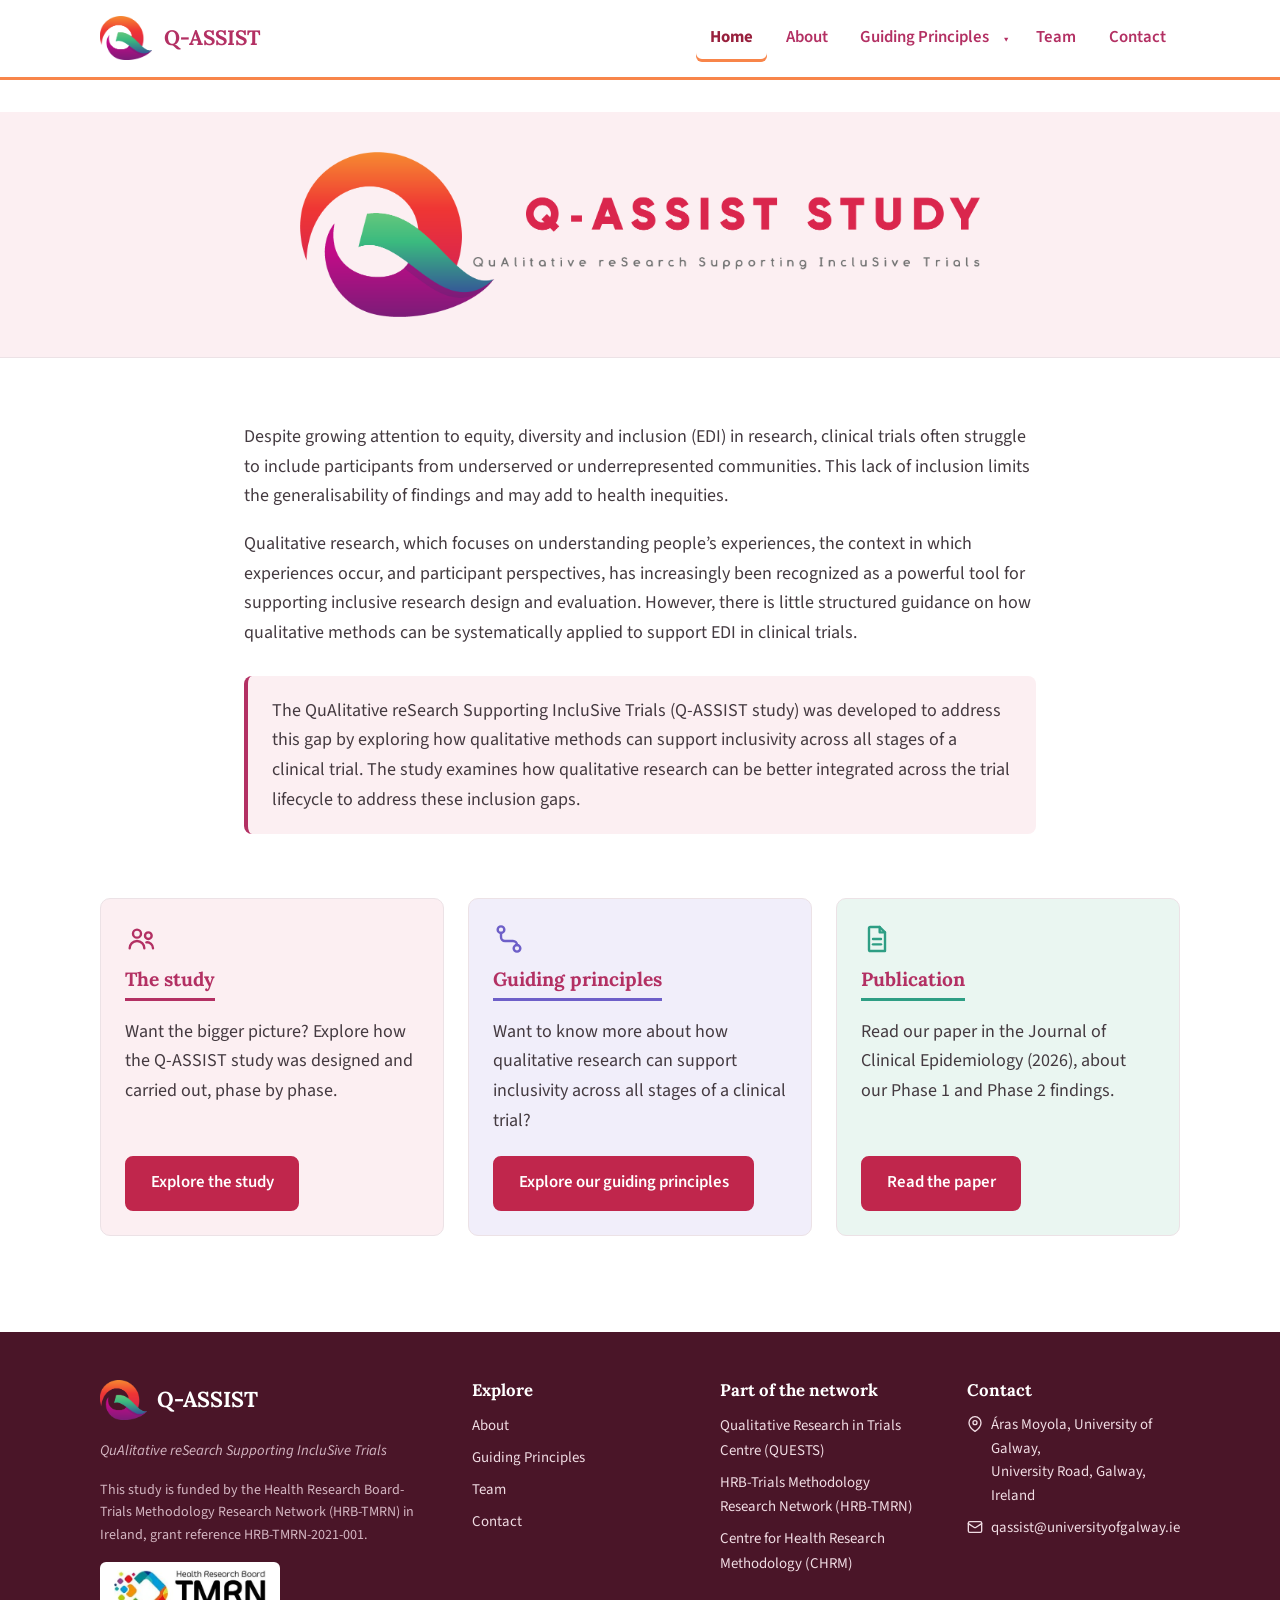
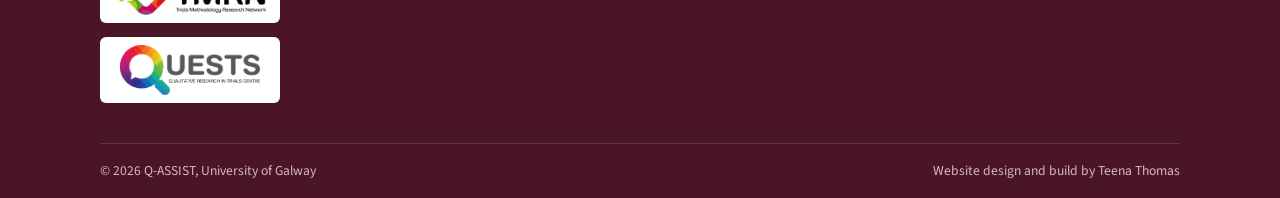
==== commit 43c64575: "Replace Q-ASSIST email placeholder with qassist@universityofgalway.ie Fill in the real Q-ASSIST stud" ====
--- a/index.html
+++ b/index.html
@@ -162,8 +162,7 @@
           </div>
           <div class="footer-contact-line">
             <svg width="16" height="16" viewBox="0 0 24 24" fill="none" stroke="currentColor" stroke-width="2" stroke-linecap="round" stroke-linejoin="round" aria-hidden="true"><rect x="2" y="4" width="20" height="16" rx="2"/><path d="m22 7-8.97 5.7a1.94 1.94 0 0 1-2.06 0L2 7"/></svg>
-            <a href="mailto:placeholder@example.ac.uk">placeholder@example.ac.uk</a>
-            <span class="placeholder-inline">[PLACEHOLDER: contact email]</span>
+            <a href="mailto:qassist@universityofgalway.ie">qassist@universityofgalway.ie</a>
           </div>
         </div>
 
--- a/css/styles.css
+++ b/css/styles.css
@@ -816,14 +816,23 @@
   border-radius: 10px;
   overflow: hidden;
   box-shadow: 0 2px 6px rgba(68, 58, 64, 0.08);
+  transition: transform 0.25s ease, box-shadow 0.25s ease;
+  cursor: pointer;
+}
+
+.team-card:hover {
+  transform: translateY(-4px);
+  box-shadow: 0 6px 18px rgba(68, 58, 64, 0.12);
 }
 
 .team-card img {
   width: 100%;
-  aspect-ratio: 1 / 1;
-  object-fit: cover;
+  aspect-ratio: 4 / 5;
+  object-fit: contain;
+  object-position: center;
   display: block;
   border-bottom: 1px solid var(--colour-border);
+  background: var(--colour-bg-soft);
 }
 
 .team-card-body {
@@ -839,12 +848,123 @@
   font-weight: 600;
   color: var(--colour-ink-soft);
   font-size: 0.98rem;
-  margin-bottom: 0.6em;
+  margin-bottom: 0;
 }
 
 .team-card .bio {
   font-size: 0.95rem;
+  margin: 0.6em 0 0;
+}
+
+.team-card .bio p {
   margin: 0;
+}
+
+.js-bio-popup .team-card .bio {
+  display: none;
+}
+
+/* ----- Team popup overlay ----- */
+
+.team-popup-overlay {
+  position: fixed;
+  inset: 0;
+  z-index: 200;
+  background: rgba(68, 58, 64, 0.55);
+  display: flex;
+  align-items: center;
+  justify-content: center;
+  padding: 1.5rem;
+  opacity: 0;
+  visibility: hidden;
+  transition: opacity 0.25s ease, visibility 0.25s ease;
+}
+
+.team-popup-overlay.open {
+  opacity: 1;
+  visibility: visible;
+}
+
+.team-popup {
+  position: relative;
+  background: var(--colour-bg);
+  border-radius: 12px;
+  box-shadow: 0 12px 40px rgba(68, 58, 64, 0.25);
+  max-width: 32rem;
+  width: 100%;
+  max-height: 90vh;
+  overflow-y: auto;
+  padding: 2rem 2rem 2.5rem;
+  transform: translateY(16px);
+  transition: transform 0.25s ease;
+}
+
+.team-popup-overlay.open .team-popup {
+  transform: translateY(0);
+}
+
+.team-popup-close {
+  position: absolute;
+  top: 0.75rem;
+  right: 0.75rem;
+  background: none;
+  border: none;
+  font-size: 1.6rem;
+  line-height: 1;
+  color: var(--colour-ink-soft);
+  cursor: pointer;
+  width: 2rem;
+  height: 2rem;
+  display: flex;
+  align-items: center;
+  justify-content: center;
+  border-radius: 50%;
+}
+
+.team-popup-close:hover {
+  background: var(--colour-bg-soft);
+  color: var(--colour-heading);
+}
+
+.team-popup-photo {
+  width: 100%;
+  max-height: 20rem;
+  object-fit: contain;
+  object-position: center;
+  display: block;
+  border-radius: 8px;
+  background: var(--colour-bg-soft);
+  margin-bottom: 1.25rem;
+}
+
+.team-popup-name {
+  margin: 0 0 0.2em;
+  font-size: 1.3rem;
+}
+
+.team-popup-role {
+  font-weight: 600;
+  color: var(--colour-ink-soft);
+  font-size: 0.98rem;
+  margin: 0 0 1rem;
+}
+
+.team-popup-bio {
+  font-size: 0.98rem;
+  line-height: 1.6;
+}
+
+.team-popup-bio p {
+  margin: 0;
+}
+
+@media (prefers-reduced-motion: reduce) {
+  .team-popup-overlay {
+    transition: none;
+  }
+  .team-popup {
+    transition: none;
+  }
 }
 
 /* --------------------------------------------------------------------------
@@ -1094,7 +1214,8 @@
 
 .contact-value a {
   color: var(--colour-primary);
-  word-break: break-all;
+  overflow-wrap: break-word;
+  word-break: normal;
 }
 
 /* --------------------------------------------------------------------------
@@ -1327,6 +1448,10 @@
     margin-left: 0.75rem;
   }
 
+  .contact-grid {
+    grid-template-columns: 1fr;
+  }
+
   .hero {
     padding: 2rem 0;
   }
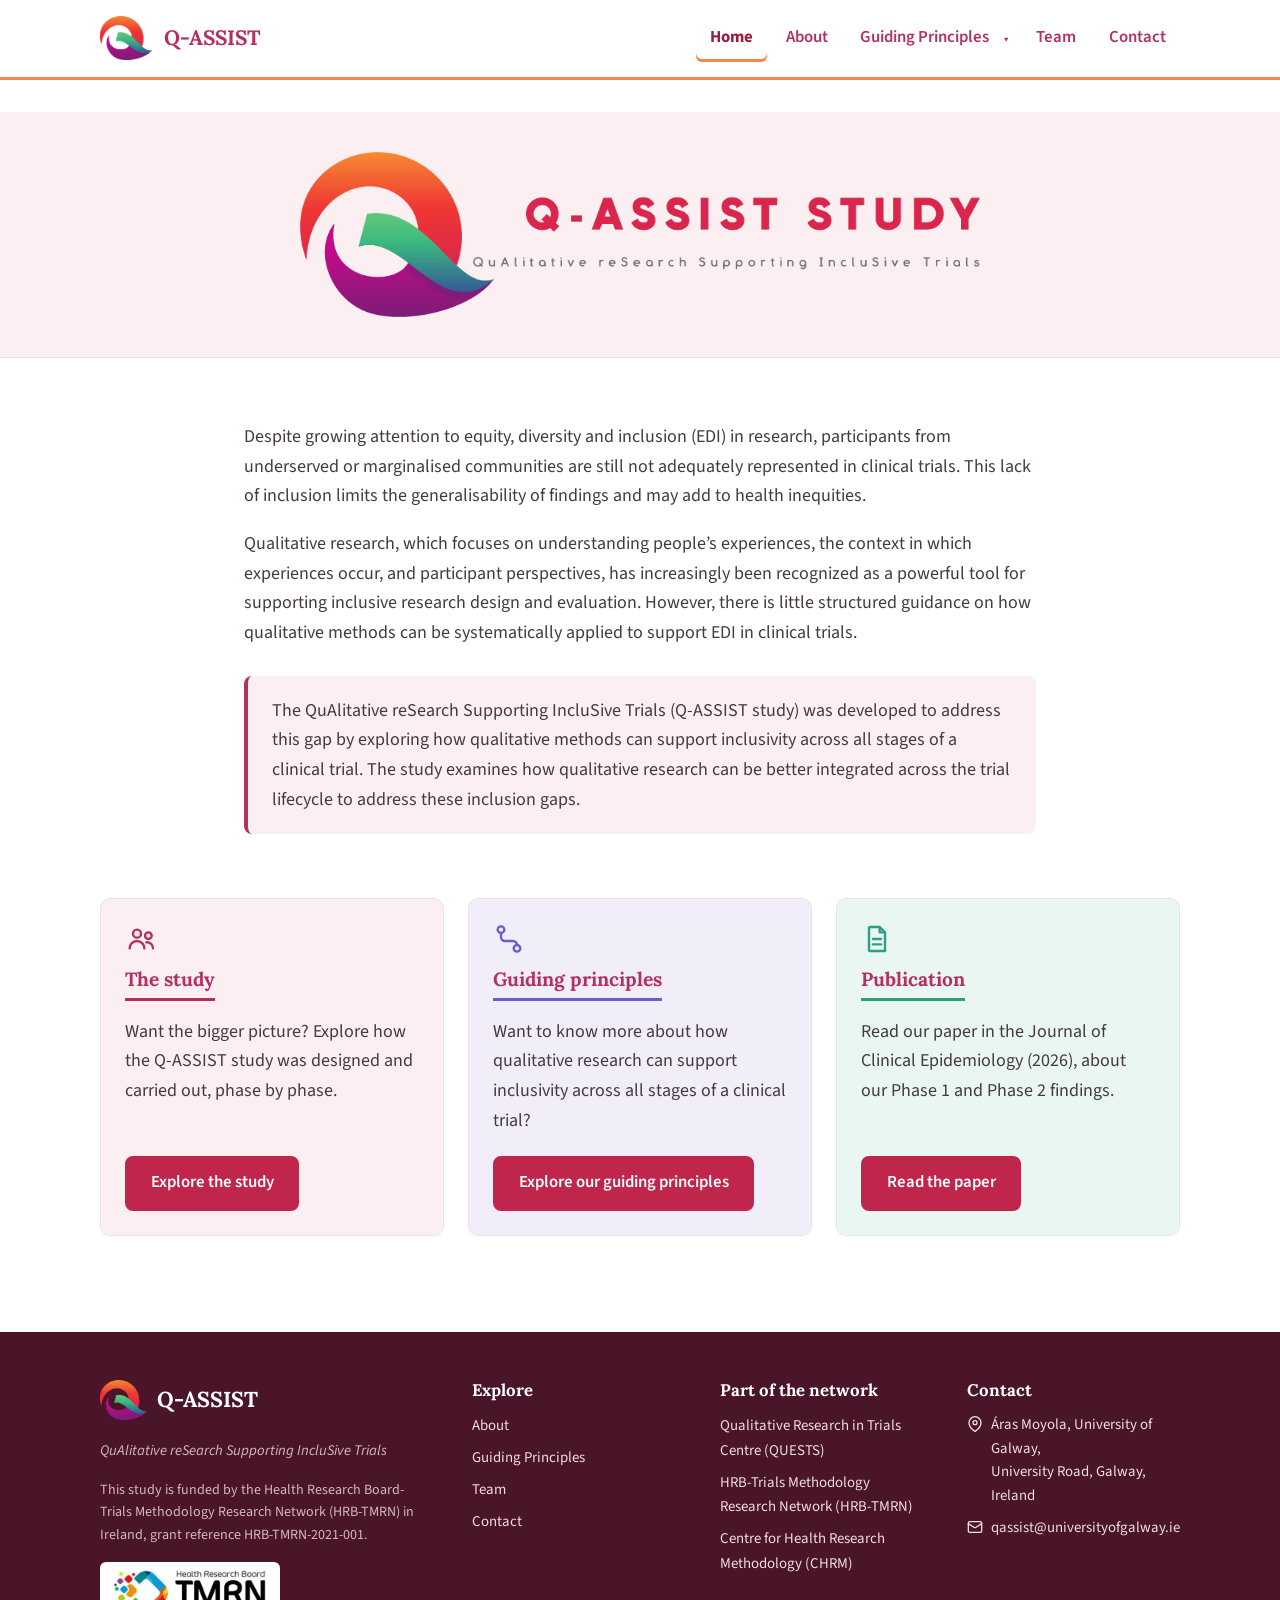
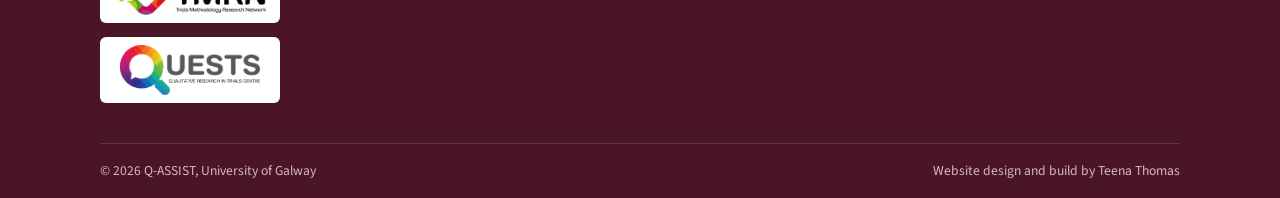
==== commit 4d424fc9: "Reword home page intro first sentence Co-Authored-By: Claude Sonnet 5 <noreply@anthropic.com> Claude" ====
--- a/index.html
+++ b/index.html
@@ -60,7 +60,7 @@
     <div class="container home-flow">
 
       <section class="home-section" aria-label="Introduction">
-        <p>Despite growing attention to equity, diversity and inclusion (EDI) in research, clinical trials often struggle to include participants from underserved or underrepresented communities. This lack of inclusion limits the generalisability of findings and may add to health inequities.</p>
+        <p>Despite growing attention to equity, diversity and inclusion (EDI) in research, participants from underserved or marginalised communities are still not adequately represented in clinical trials. This lack of inclusion limits the generalisability of findings and may add to health inequities.</p>
         <p>Qualitative research, which focuses on understanding people&rsquo;s experiences, the context in which experiences occur, and participant perspectives, has increasingly been recognized as a powerful tool for supporting inclusive research design and evaluation. However, there is little structured guidance on how qualitative methods can be systematically applied to support EDI in clinical trials.</p>
         <div class="callout-box">
           <p>The QuAlitative reSearch Supporting IncluSive Trials (Q-ASSIST study) was developed to address this gap by exploring how qualitative methods can support inclusivity across all stages of a clinical trial. The study examines how qualitative research can be better integrated across the trial lifecycle to address these inclusion gaps.</p>
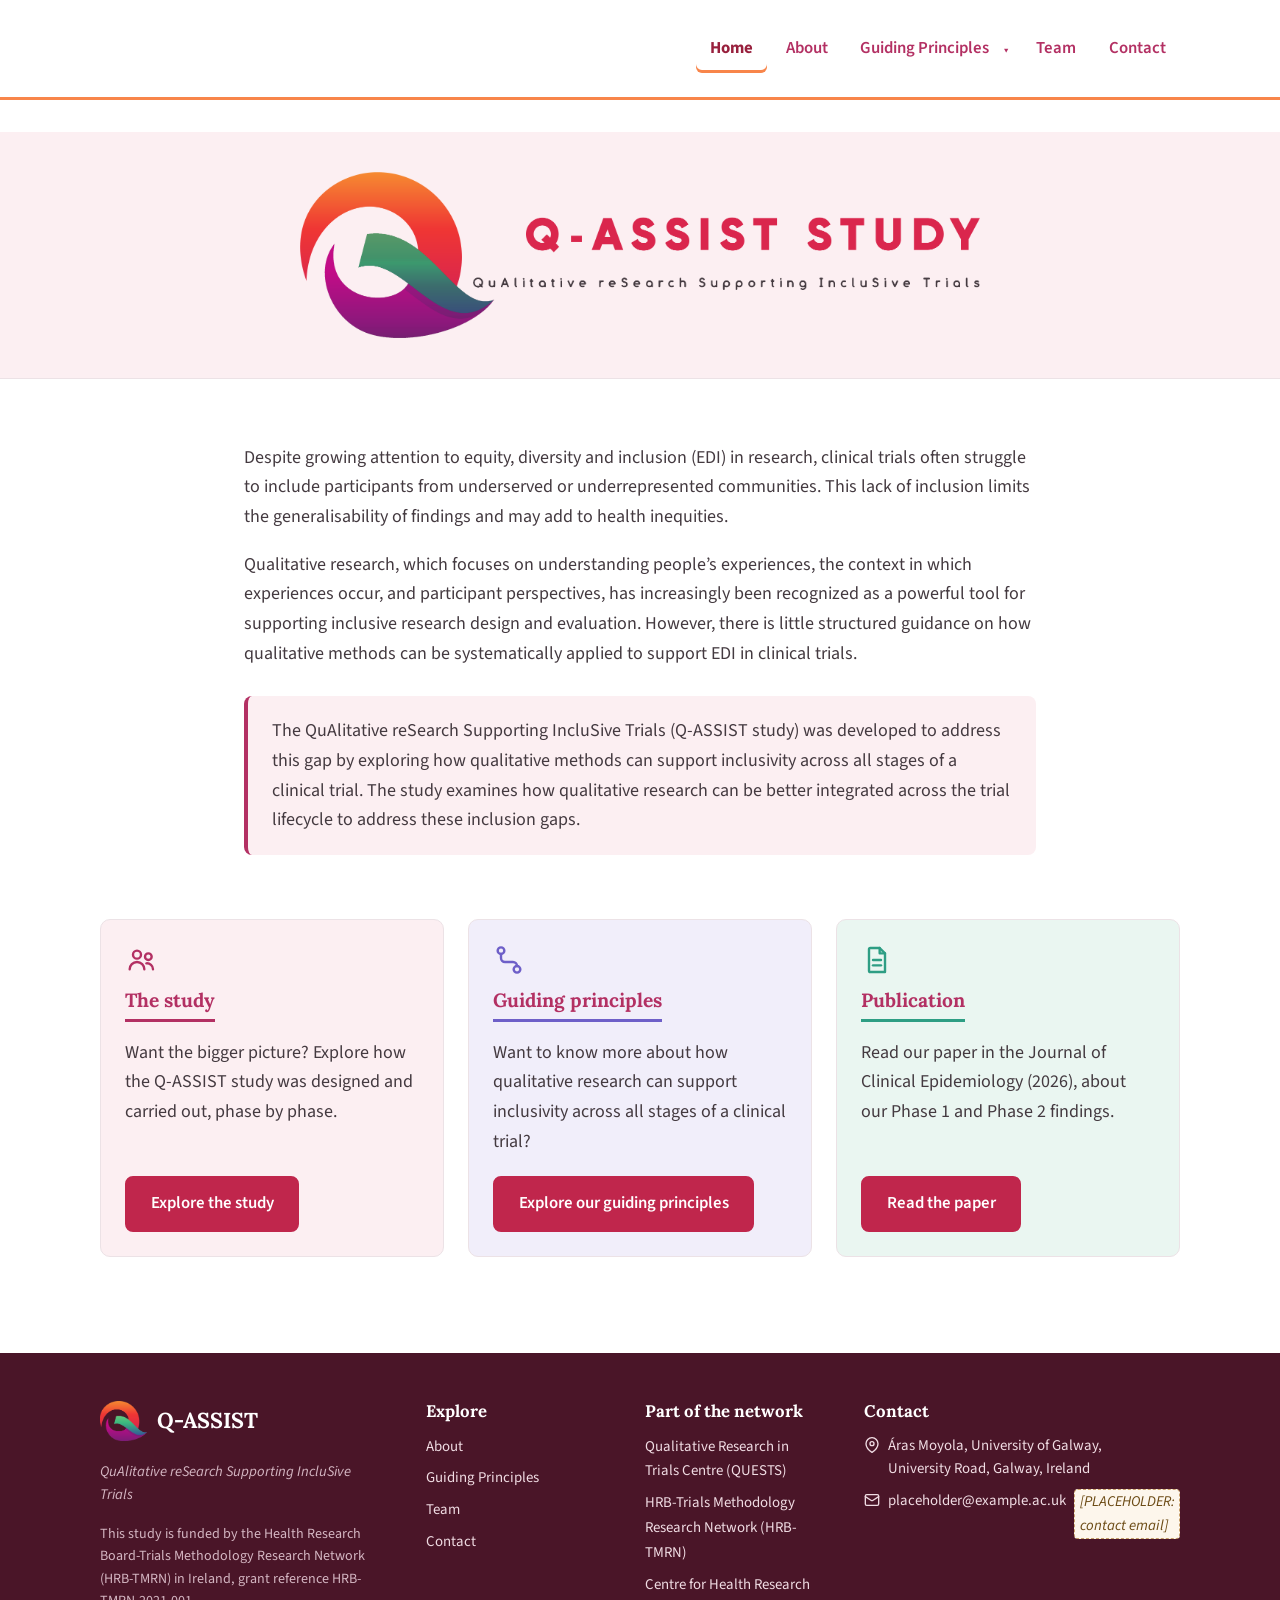
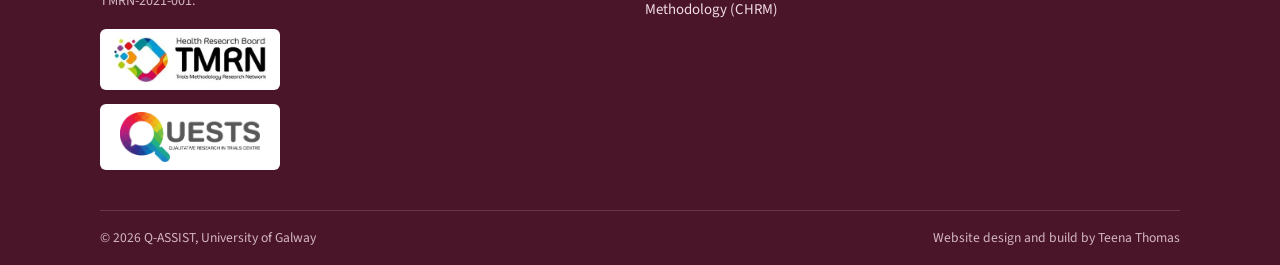
==== commit 8f311b00: "Remove Resources page, add domain status styling, home page card effects and header change - Delete " ====
--- a/index.html
+++ b/index.html
@@ -10,7 +10,7 @@
   <link href="https://fonts.googleapis.com/css2?family=Lora:wght@400;700&family=Source+Sans+3:wght@400;600;700&display=swap" rel="stylesheet">
   <link rel="stylesheet" href="css/styles.css">
 </head>
-<body>
+<body class="home">
   <a class="skip-link" href="#main-content">Skip to main content</a>
 
   <header class="site-header">
@@ -60,7 +60,7 @@
     <div class="container home-flow">
 
       <section class="home-section" aria-label="Introduction">
-        <p>Despite growing attention to equity, diversity and inclusion (EDI) in research, participants from underserved or marginalised communities are still not adequately represented in clinical trials. This lack of inclusion limits the generalisability of findings and may add to health inequities.</p>
+        <p>Despite growing attention to equity, diversity and inclusion (EDI) in research, clinical trials often struggle to include participants from underserved or underrepresented communities. This lack of inclusion limits the generalisability of findings and may add to health inequities.</p>
         <p>Qualitative research, which focuses on understanding people&rsquo;s experiences, the context in which experiences occur, and participant perspectives, has increasingly been recognized as a powerful tool for supporting inclusive research design and evaluation. However, there is little structured guidance on how qualitative methods can be systematically applied to support EDI in clinical trials.</p>
         <div class="callout-box">
           <p>The QuAlitative reSearch Supporting IncluSive Trials (Q-ASSIST study) was developed to address this gap by exploring how qualitative methods can support inclusivity across all stages of a clinical trial. The study examines how qualitative research can be better integrated across the trial lifecycle to address these inclusion gaps.</p>
@@ -162,7 +162,8 @@
           </div>
           <div class="footer-contact-line">
             <svg width="16" height="16" viewBox="0 0 24 24" fill="none" stroke="currentColor" stroke-width="2" stroke-linecap="round" stroke-linejoin="round" aria-hidden="true"><rect x="2" y="4" width="20" height="16" rx="2"/><path d="m22 7-8.97 5.7a1.94 1.94 0 0 1-2.06 0L2 7"/></svg>
-            <a href="mailto:qassist@universityofgalway.ie">qassist@universityofgalway.ie</a>
+            <a href="mailto:placeholder@example.ac.uk">placeholder@example.ac.uk</a>
+            <span class="placeholder-inline">[PLACEHOLDER: contact email]</span>
           </div>
         </div>
 
--- a/css/styles.css
+++ b/css/styles.css
@@ -206,6 +206,16 @@
   color: var(--colour-heading);
 }
 
+/* Hide the brand logo on the home page (the hero already shows it) */
+.home .brand {
+  visibility: hidden;
+  width: 0;
+  overflow: hidden;
+  margin: 0;
+  padding: 0;
+  gap: 0;
+}
+
 /* Mobile menu toggle (hidden on wide screens) */
 .menu-toggle {
   display: none;
@@ -473,8 +483,8 @@
 }
 
 .cta-card:hover {
-  transform: translateY(-4px);
-  box-shadow: 0 6px 18px rgba(68, 58, 64, 0.12);
+  transform: translateY(-5px);
+  box-shadow: 0 8px 20px rgba(68, 58, 64, 0.14);
 }
 
 .cta-icon {
@@ -553,7 +563,7 @@
 
 .domain-card:hover {
   transform: translateY(-4px);
-  box-shadow: 0 6px 18px rgba(68, 58, 64, 0.12);
+  box-shadow: 0 8px 20px rgba(68, 58, 64, 0.18);
   color: var(--colour-ink);
 }
 
@@ -602,6 +612,22 @@
   height: 0.65em;
   border-radius: 50%;
   margin-right: 0.4em;
+}
+
+/* Domain status message (shown when guiding principles are in development) */
+.domain-status {
+  max-width: 40rem;
+  margin: 1.5rem 0 2rem;
+}
+
+.domain-status .tl-pill {
+  margin-left: 0;
+  margin-bottom: 0.6rem;
+}
+
+.domain-status p {
+  color: var(--colour-ink-soft);
+  font-size: 1.05rem;
 }
 
 /* "Back to overview" link on domain pages */
@@ -816,23 +842,14 @@
   border-radius: 10px;
   overflow: hidden;
   box-shadow: 0 2px 6px rgba(68, 58, 64, 0.08);
-  transition: transform 0.25s ease, box-shadow 0.25s ease;
-  cursor: pointer;
-}
-
-.team-card:hover {
-  transform: translateY(-4px);
-  box-shadow: 0 6px 18px rgba(68, 58, 64, 0.12);
 }
 
 .team-card img {
   width: 100%;
-  aspect-ratio: 4 / 5;
-  object-fit: contain;
-  object-position: center;
+  aspect-ratio: 1 / 1;
+  object-fit: cover;
   display: block;
   border-bottom: 1px solid var(--colour-border);
-  background: var(--colour-bg-soft);
 }
 
 .team-card-body {
@@ -848,123 +865,12 @@
   font-weight: 600;
   color: var(--colour-ink-soft);
   font-size: 0.98rem;
-  margin-bottom: 0;
+  margin-bottom: 0.6em;
 }
 
 .team-card .bio {
   font-size: 0.95rem;
-  margin: 0.6em 0 0;
-}
-
-.team-card .bio p {
   margin: 0;
-}
-
-.js-bio-popup .team-card .bio {
-  display: none;
-}
-
-/* ----- Team popup overlay ----- */
-
-.team-popup-overlay {
-  position: fixed;
-  inset: 0;
-  z-index: 200;
-  background: rgba(68, 58, 64, 0.55);
-  display: flex;
-  align-items: center;
-  justify-content: center;
-  padding: 1.5rem;
-  opacity: 0;
-  visibility: hidden;
-  transition: opacity 0.25s ease, visibility 0.25s ease;
-}
-
-.team-popup-overlay.open {
-  opacity: 1;
-  visibility: visible;
-}
-
-.team-popup {
-  position: relative;
-  background: var(--colour-bg);
-  border-radius: 12px;
-  box-shadow: 0 12px 40px rgba(68, 58, 64, 0.25);
-  max-width: 32rem;
-  width: 100%;
-  max-height: 90vh;
-  overflow-y: auto;
-  padding: 2rem 2rem 2.5rem;
-  transform: translateY(16px);
-  transition: transform 0.25s ease;
-}
-
-.team-popup-overlay.open .team-popup {
-  transform: translateY(0);
-}
-
-.team-popup-close {
-  position: absolute;
-  top: 0.75rem;
-  right: 0.75rem;
-  background: none;
-  border: none;
-  font-size: 1.6rem;
-  line-height: 1;
-  color: var(--colour-ink-soft);
-  cursor: pointer;
-  width: 2rem;
-  height: 2rem;
-  display: flex;
-  align-items: center;
-  justify-content: center;
-  border-radius: 50%;
-}
-
-.team-popup-close:hover {
-  background: var(--colour-bg-soft);
-  color: var(--colour-heading);
-}
-
-.team-popup-photo {
-  width: 100%;
-  max-height: 20rem;
-  object-fit: contain;
-  object-position: center;
-  display: block;
-  border-radius: 8px;
-  background: var(--colour-bg-soft);
-  margin-bottom: 1.25rem;
-}
-
-.team-popup-name {
-  margin: 0 0 0.2em;
-  font-size: 1.3rem;
-}
-
-.team-popup-role {
-  font-weight: 600;
-  color: var(--colour-ink-soft);
-  font-size: 0.98rem;
-  margin: 0 0 1rem;
-}
-
-.team-popup-bio {
-  font-size: 0.98rem;
-  line-height: 1.6;
-}
-
-.team-popup-bio p {
-  margin: 0;
-}
-
-@media (prefers-reduced-motion: reduce) {
-  .team-popup-overlay {
-    transition: none;
-  }
-  .team-popup {
-    transition: none;
-  }
 }
 
 /* --------------------------------------------------------------------------
@@ -1214,8 +1120,7 @@
 
 .contact-value a {
   color: var(--colour-primary);
-  overflow-wrap: break-word;
-  word-break: normal;
+  word-break: break-all;
 }
 
 /* --------------------------------------------------------------------------
@@ -1364,35 +1269,6 @@
 .footer-bottom a:hover,
 .footer-bottom a:focus {
   color: #ffffff;
-}
-
-/* --------------------------------------------------------------------------
-   Domain page — "In development" status
-   -------------------------------------------------------------------------- */
-
-.domain-status {
-  max-width: 40rem;
-  margin: 2rem 0;
-}
-
-.status-pill {
-  display: inline-block;
-  font-family: var(--font-body);
-  font-size: 0.78rem;
-  font-weight: 600;
-  text-transform: uppercase;
-  letter-spacing: 0.04em;
-  background: var(--colour-accent-soft);
-  color: var(--colour-accent-ink);
-  padding: 0.2em 0.7em;
-  border-radius: 4px;
-  margin-bottom: 0.6rem;
-}
-
-.domain-status p {
-  color: var(--colour-ink-soft);
-  font-size: 1.05rem;
-  line-height: 1.6;
 }
 
 /* --------------------------------------------------------------------------
@@ -1448,10 +1324,6 @@
     margin-left: 0.75rem;
   }
 
-  .contact-grid {
-    grid-template-columns: 1fr;
-  }
-
   .hero {
     padding: 2rem 0;
   }
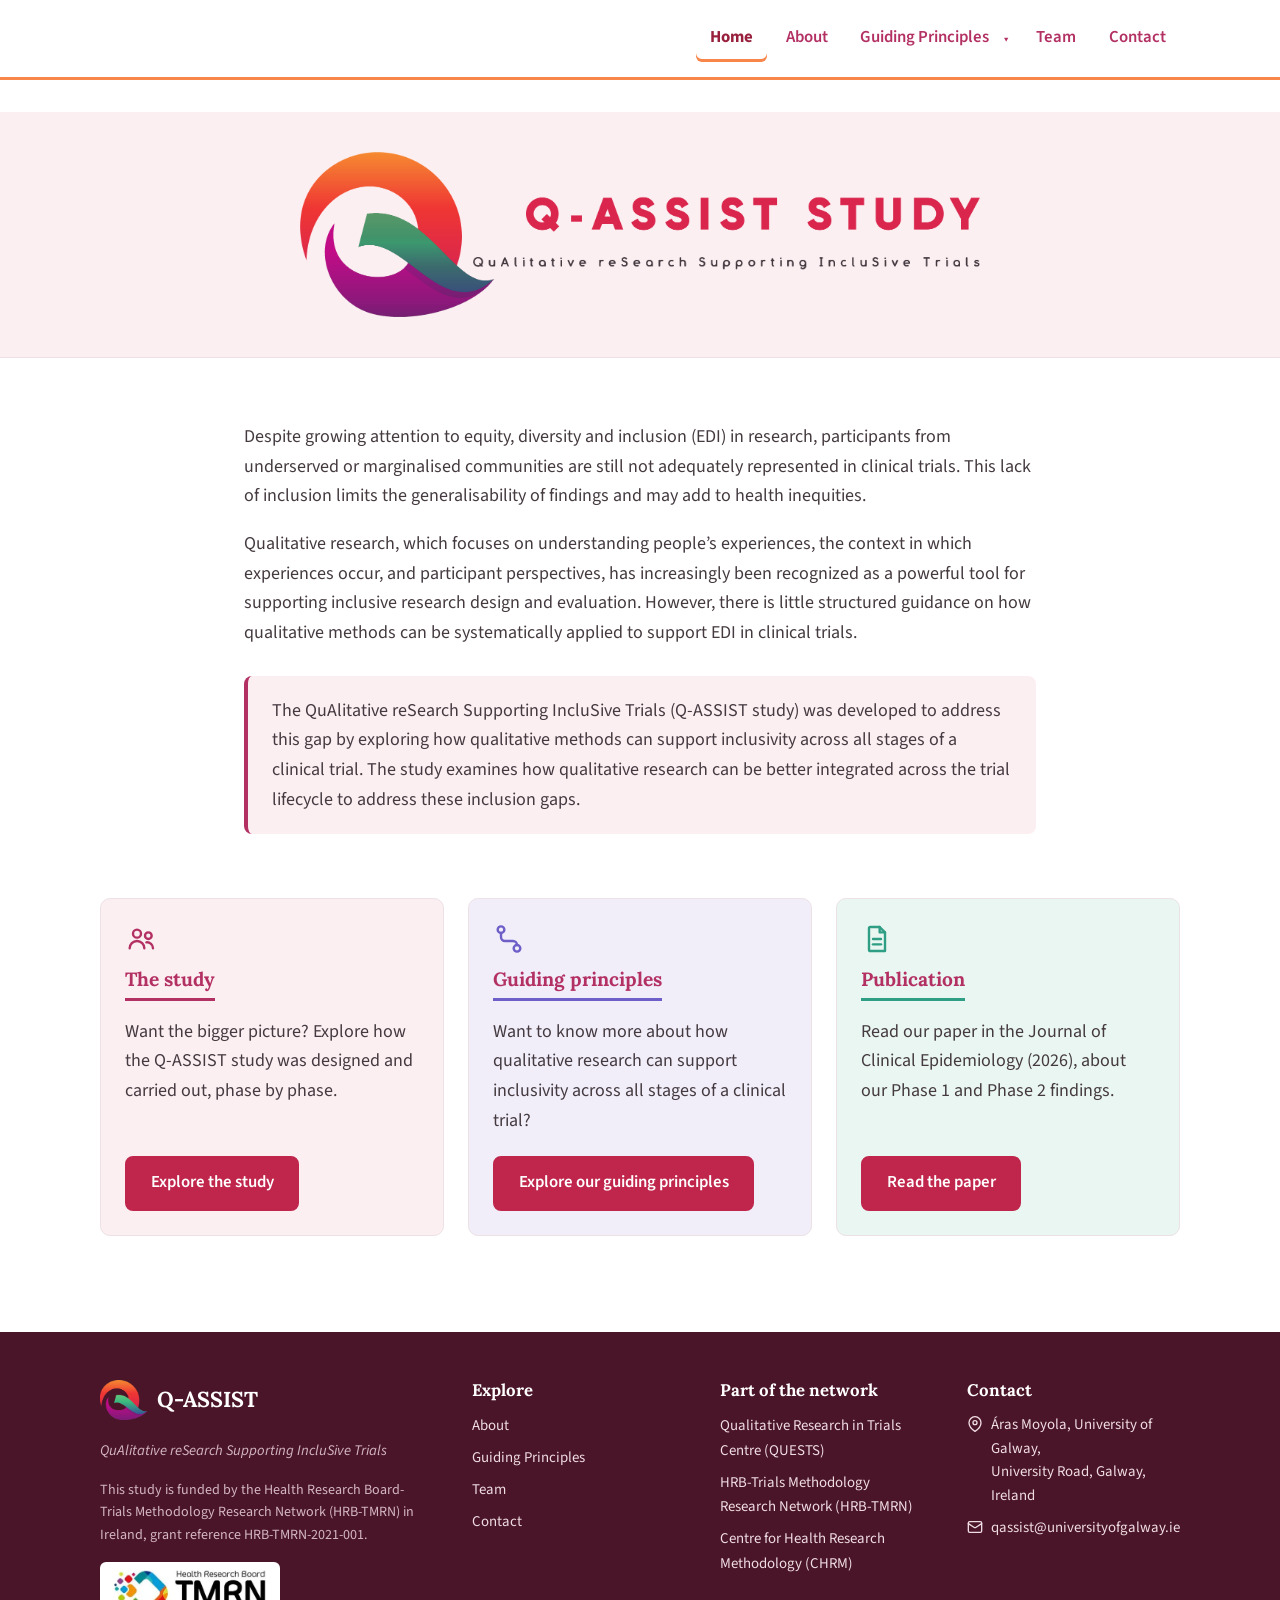
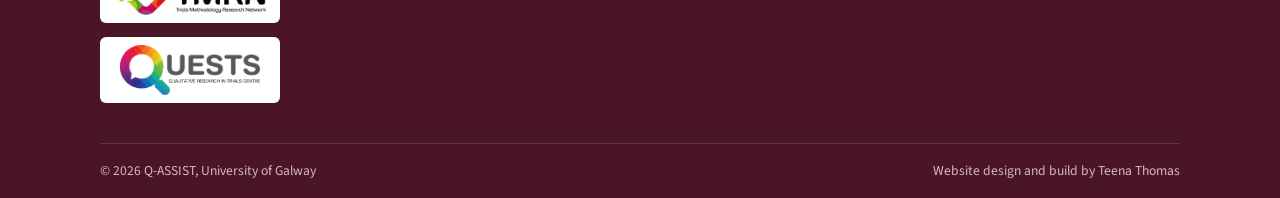
==== commit e983ea6d: "Remove logo from Home page header only The full Q-ASSIST logo already appears in the hero directly b" ====
--- a/index.html
+++ b/index.html
@@ -10,15 +10,11 @@
   <link href="https://fonts.googleapis.com/css2?family=Lora:wght@400;700&family=Source+Sans+3:wght@400;600;700&display=swap" rel="stylesheet">
   <link rel="stylesheet" href="css/styles.css">
 </head>
-<body class="home">
+<body>
   <a class="skip-link" href="#main-content">Skip to main content</a>
 
-  <header class="site-header">
+  <header class="site-header site-header--no-brand">
     <div class="header-inner">
-      <a class="brand" href="index.html">
-        <img src="assets/qassist-logo-mark.png" alt="Q-ASSIST logo">
-        <span class="brand-name">Q-ASSIST</span>
-      </a>
       <button class="menu-toggle" type="button" aria-expanded="false" aria-controls="site-nav">Menu</button>
       <nav id="site-nav" class="site-nav" aria-label="Main">
         <ul>
@@ -60,7 +56,7 @@
     <div class="container home-flow">
 
       <section class="home-section" aria-label="Introduction">
-        <p>Despite growing attention to equity, diversity and inclusion (EDI) in research, clinical trials often struggle to include participants from underserved or underrepresented communities. This lack of inclusion limits the generalisability of findings and may add to health inequities.</p>
+        <p>Despite growing attention to equity, diversity and inclusion (EDI) in research, participants from underserved or marginalised communities are still not adequately represented in clinical trials. This lack of inclusion limits the generalisability of findings and may add to health inequities.</p>
         <p>Qualitative research, which focuses on understanding people&rsquo;s experiences, the context in which experiences occur, and participant perspectives, has increasingly been recognized as a powerful tool for supporting inclusive research design and evaluation. However, there is little structured guidance on how qualitative methods can be systematically applied to support EDI in clinical trials.</p>
         <div class="callout-box">
           <p>The QuAlitative reSearch Supporting IncluSive Trials (Q-ASSIST study) was developed to address this gap by exploring how qualitative methods can support inclusivity across all stages of a clinical trial. The study examines how qualitative research can be better integrated across the trial lifecycle to address these inclusion gaps.</p>
@@ -162,8 +158,7 @@
           </div>
           <div class="footer-contact-line">
             <svg width="16" height="16" viewBox="0 0 24 24" fill="none" stroke="currentColor" stroke-width="2" stroke-linecap="round" stroke-linejoin="round" aria-hidden="true"><rect x="2" y="4" width="20" height="16" rx="2"/><path d="m22 7-8.97 5.7a1.94 1.94 0 0 1-2.06 0L2 7"/></svg>
-            <a href="mailto:placeholder@example.ac.uk">placeholder@example.ac.uk</a>
-            <span class="placeholder-inline">[PLACEHOLDER: contact email]</span>
+            <a href="mailto:qassist@universityofgalway.ie">qassist@universityofgalway.ie</a>
           </div>
         </div>
 
--- a/css/styles.css
+++ b/css/styles.css
@@ -187,6 +187,12 @@
   flex-wrap: wrap;
 }
 
+/* Home page only: header has no brand mark (the full logo already sits in
+   the hero below), so push the nav to the right instead of space-between. */
+.site-header--no-brand .header-inner {
+  justify-content: flex-end;
+}
+
 .brand {
   display: inline-flex;
   align-items: center;
@@ -204,16 +210,6 @@
   font-size: 1.3rem;
   font-weight: 700;
   color: var(--colour-heading);
-}
-
-/* Hide the brand logo on the home page (the hero already shows it) */
-.home .brand {
-  visibility: hidden;
-  width: 0;
-  overflow: hidden;
-  margin: 0;
-  padding: 0;
-  gap: 0;
 }
 
 /* Mobile menu toggle (hidden on wide screens) */
@@ -483,8 +479,8 @@
 }
 
 .cta-card:hover {
-  transform: translateY(-5px);
-  box-shadow: 0 8px 20px rgba(68, 58, 64, 0.14);
+  transform: translateY(-4px);
+  box-shadow: 0 6px 18px rgba(68, 58, 64, 0.12);
 }
 
 .cta-icon {
@@ -563,7 +559,7 @@
 
 .domain-card:hover {
   transform: translateY(-4px);
-  box-shadow: 0 8px 20px rgba(68, 58, 64, 0.18);
+  box-shadow: 0 6px 18px rgba(68, 58, 64, 0.12);
   color: var(--colour-ink);
 }
 
@@ -612,22 +608,6 @@
   height: 0.65em;
   border-radius: 50%;
   margin-right: 0.4em;
-}
-
-/* Domain status message (shown when guiding principles are in development) */
-.domain-status {
-  max-width: 40rem;
-  margin: 1.5rem 0 2rem;
-}
-
-.domain-status .tl-pill {
-  margin-left: 0;
-  margin-bottom: 0.6rem;
-}
-
-.domain-status p {
-  color: var(--colour-ink-soft);
-  font-size: 1.05rem;
 }
 
 /* "Back to overview" link on domain pages */
@@ -842,14 +822,23 @@
   border-radius: 10px;
   overflow: hidden;
   box-shadow: 0 2px 6px rgba(68, 58, 64, 0.08);
+  transition: transform 0.25s ease, box-shadow 0.25s ease;
+  cursor: pointer;
+}
+
+.team-card:hover {
+  transform: translateY(-4px);
+  box-shadow: 0 6px 18px rgba(68, 58, 64, 0.12);
 }
 
 .team-card img {
   width: 100%;
-  aspect-ratio: 1 / 1;
-  object-fit: cover;
+  aspect-ratio: 4 / 5;
+  object-fit: contain;
+  object-position: center;
   display: block;
   border-bottom: 1px solid var(--colour-border);
+  background: var(--colour-bg-soft);
 }
 
 .team-card-body {
@@ -865,12 +854,123 @@
   font-weight: 600;
   color: var(--colour-ink-soft);
   font-size: 0.98rem;
-  margin-bottom: 0.6em;
+  margin-bottom: 0;
 }
 
 .team-card .bio {
   font-size: 0.95rem;
+  margin: 0.6em 0 0;
+}
+
+.team-card .bio p {
   margin: 0;
+}
+
+.js-bio-popup .team-card .bio {
+  display: none;
+}
+
+/* ----- Team popup overlay ----- */
+
+.team-popup-overlay {
+  position: fixed;
+  inset: 0;
+  z-index: 200;
+  background: rgba(68, 58, 64, 0.55);
+  display: flex;
+  align-items: center;
+  justify-content: center;
+  padding: 1.5rem;
+  opacity: 0;
+  visibility: hidden;
+  transition: opacity 0.25s ease, visibility 0.25s ease;
+}
+
+.team-popup-overlay.open {
+  opacity: 1;
+  visibility: visible;
+}
+
+.team-popup {
+  position: relative;
+  background: var(--colour-bg);
+  border-radius: 12px;
+  box-shadow: 0 12px 40px rgba(68, 58, 64, 0.25);
+  max-width: 32rem;
+  width: 100%;
+  max-height: 90vh;
+  overflow-y: auto;
+  padding: 2rem 2rem 2.5rem;
+  transform: translateY(16px);
+  transition: transform 0.25s ease;
+}
+
+.team-popup-overlay.open .team-popup {
+  transform: translateY(0);
+}
+
+.team-popup-close {
+  position: absolute;
+  top: 0.75rem;
+  right: 0.75rem;
+  background: none;
+  border: none;
+  font-size: 1.6rem;
+  line-height: 1;
+  color: var(--colour-ink-soft);
+  cursor: pointer;
+  width: 2rem;
+  height: 2rem;
+  display: flex;
+  align-items: center;
+  justify-content: center;
+  border-radius: 50%;
+}
+
+.team-popup-close:hover {
+  background: var(--colour-bg-soft);
+  color: var(--colour-heading);
+}
+
+.team-popup-photo {
+  width: 100%;
+  max-height: 20rem;
+  object-fit: contain;
+  object-position: center;
+  display: block;
+  border-radius: 8px;
+  background: var(--colour-bg-soft);
+  margin-bottom: 1.25rem;
+}
+
+.team-popup-name {
+  margin: 0 0 0.2em;
+  font-size: 1.3rem;
+}
+
+.team-popup-role {
+  font-weight: 600;
+  color: var(--colour-ink-soft);
+  font-size: 0.98rem;
+  margin: 0 0 1rem;
+}
+
+.team-popup-bio {
+  font-size: 0.98rem;
+  line-height: 1.6;
+}
+
+.team-popup-bio p {
+  margin: 0;
+}
+
+@media (prefers-reduced-motion: reduce) {
+  .team-popup-overlay {
+    transition: none;
+  }
+  .team-popup {
+    transition: none;
+  }
 }
 
 /* --------------------------------------------------------------------------
@@ -1120,7 +1220,8 @@
 
 .contact-value a {
   color: var(--colour-primary);
-  word-break: break-all;
+  overflow-wrap: break-word;
+  word-break: normal;
 }
 
 /* --------------------------------------------------------------------------
@@ -1269,6 +1370,35 @@
 .footer-bottom a:hover,
 .footer-bottom a:focus {
   color: #ffffff;
+}
+
+/* --------------------------------------------------------------------------
+   Domain page — "In development" status
+   -------------------------------------------------------------------------- */
+
+.domain-status {
+  max-width: 40rem;
+  margin: 2rem 0;
+}
+
+.status-pill {
+  display: inline-block;
+  font-family: var(--font-body);
+  font-size: 0.78rem;
+  font-weight: 600;
+  text-transform: uppercase;
+  letter-spacing: 0.04em;
+  background: var(--colour-accent-soft);
+  color: var(--colour-accent-ink);
+  padding: 0.2em 0.7em;
+  border-radius: 4px;
+  margin-bottom: 0.6rem;
+}
+
+.domain-status p {
+  color: var(--colour-ink-soft);
+  font-size: 1.05rem;
+  line-height: 1.6;
 }
 
 /* --------------------------------------------------------------------------
@@ -1324,6 +1454,10 @@
     margin-left: 0.75rem;
   }
 
+  .contact-grid {
+    grid-template-columns: 1fr;
+  }
+
   .hero {
     padding: 2rem 0;
   }
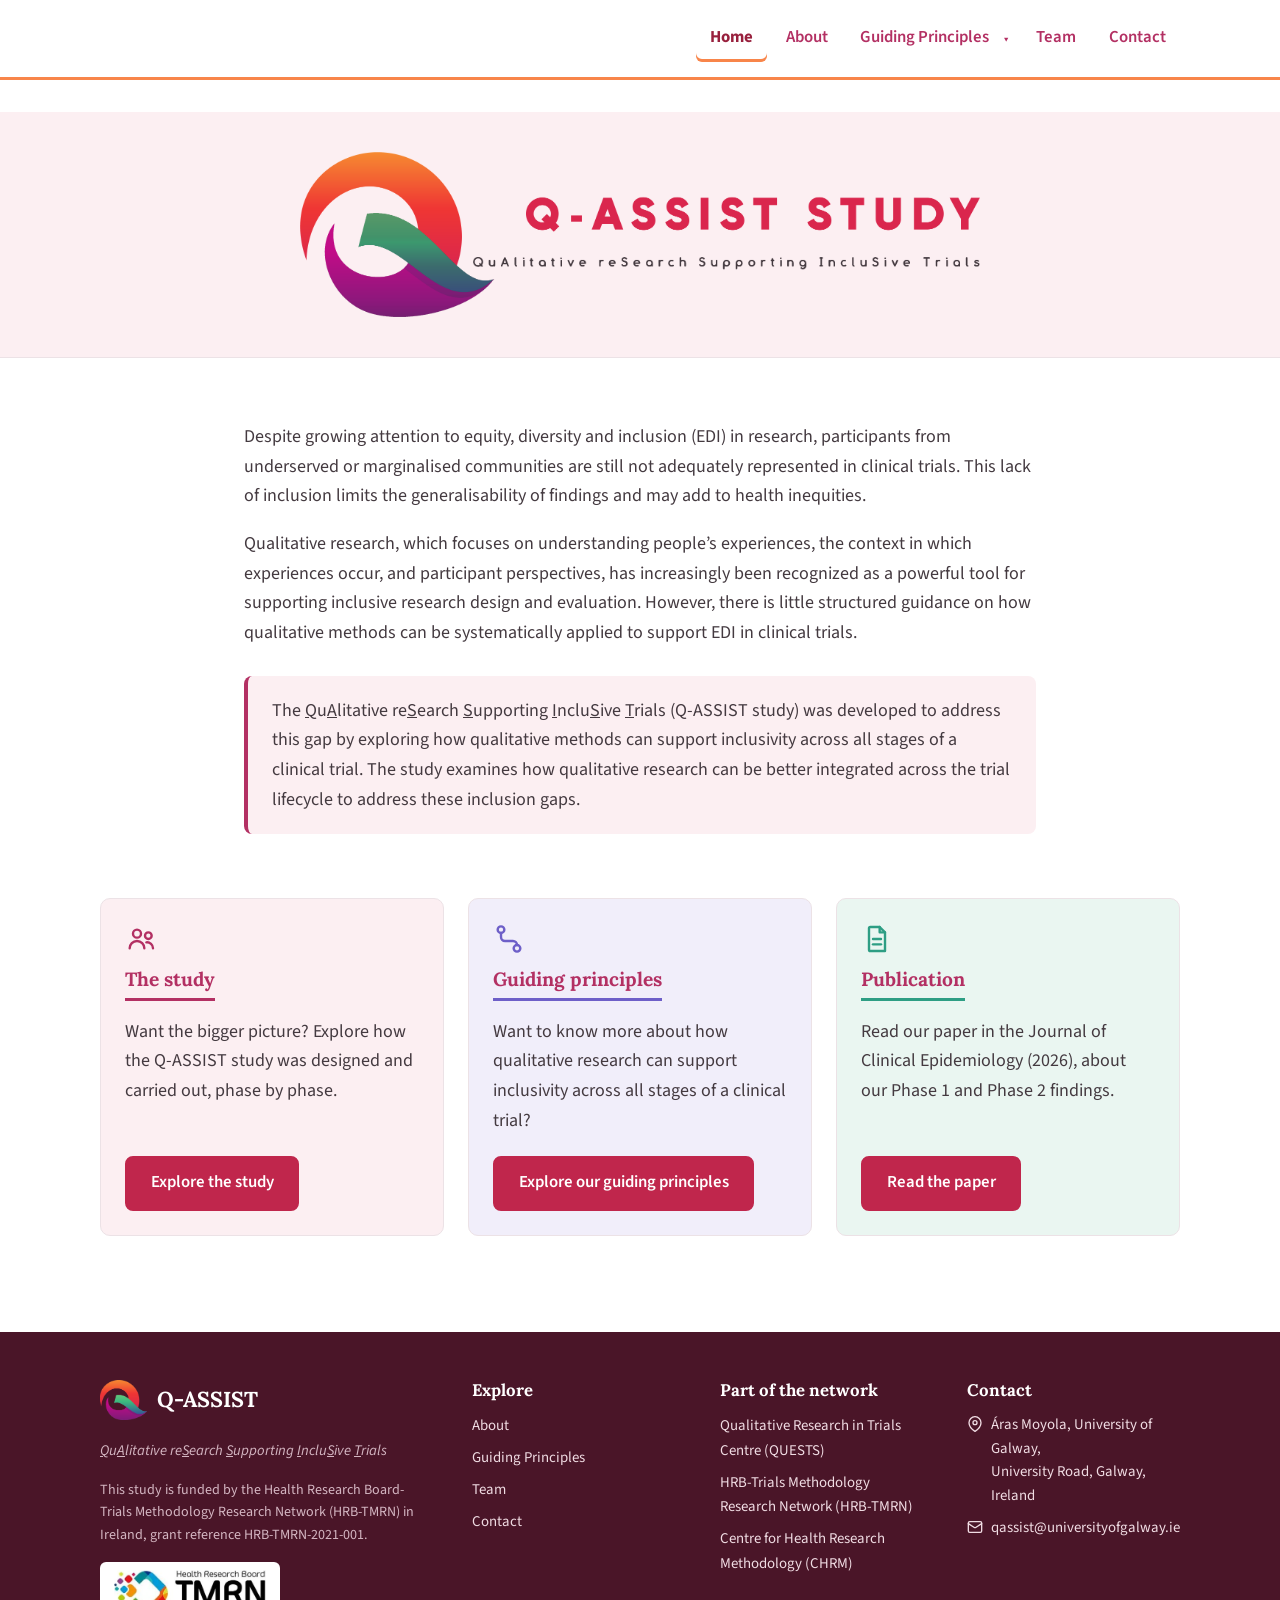
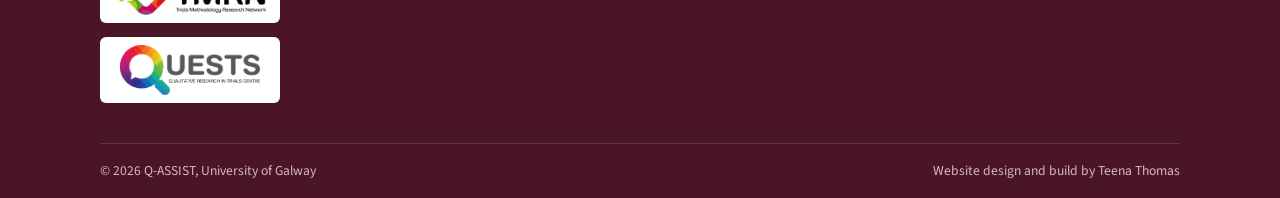
==== commit 6e871f6d: "Update Laura Jones's title; underline Q-ASSIST acronym letters in spelled-out phrase - Team page: ch" ====
--- a/index.html
+++ b/index.html
@@ -59,7 +59,7 @@
         <p>Despite growing attention to equity, diversity and inclusion (EDI) in research, participants from underserved or marginalised communities are still not adequately represented in clinical trials. This lack of inclusion limits the generalisability of findings and may add to health inequities.</p>
         <p>Qualitative research, which focuses on understanding people&rsquo;s experiences, the context in which experiences occur, and participant perspectives, has increasingly been recognized as a powerful tool for supporting inclusive research design and evaluation. However, there is little structured guidance on how qualitative methods can be systematically applied to support EDI in clinical trials.</p>
         <div class="callout-box">
-          <p>The QuAlitative reSearch Supporting IncluSive Trials (Q-ASSIST study) was developed to address this gap by exploring how qualitative methods can support inclusivity across all stages of a clinical trial. The study examines how qualitative research can be better integrated across the trial lifecycle to address these inclusion gaps.</p>
+          <p>The <u>Q</u>u<u>A</u>litative re<u>S</u>earch <u>S</u>upporting <u>I</u>nclu<u>S</u>ive <u>T</u>rials (Q-ASSIST study) was developed to address this gap by exploring how qualitative methods can support inclusivity across all stages of a clinical trial. The study examines how qualitative research can be better integrated across the trial lifecycle to address these inclusion gaps.</p>
         </div>
       </section>
 
@@ -123,7 +123,7 @@
               <span class="brand-name">Q-ASSIST</span>
             </a>
           </div>
-          <p class="footer-tagline">QuAlitative reSearch Supporting IncluSive Trials</p>
+          <p class="footer-tagline"><u>Q</u>u<u>A</u>litative re<u>S</u>earch <u>S</u>upporting <u>I</u>nclu<u>S</u>ive <u>T</u>rials</p>
           <p class="footer-funding">This study is funded by the Health Research Board-Trials Methodology Research Network (HRB-TMRN) in Ireland, grant reference HRB-TMRN-2021-001.</p>
           <div class="footer-logos">
             <div class="footer-logo-panel"><img src="assets/hrb-tmrn-logo.png" alt="HRB-TMRN logo"></div>
